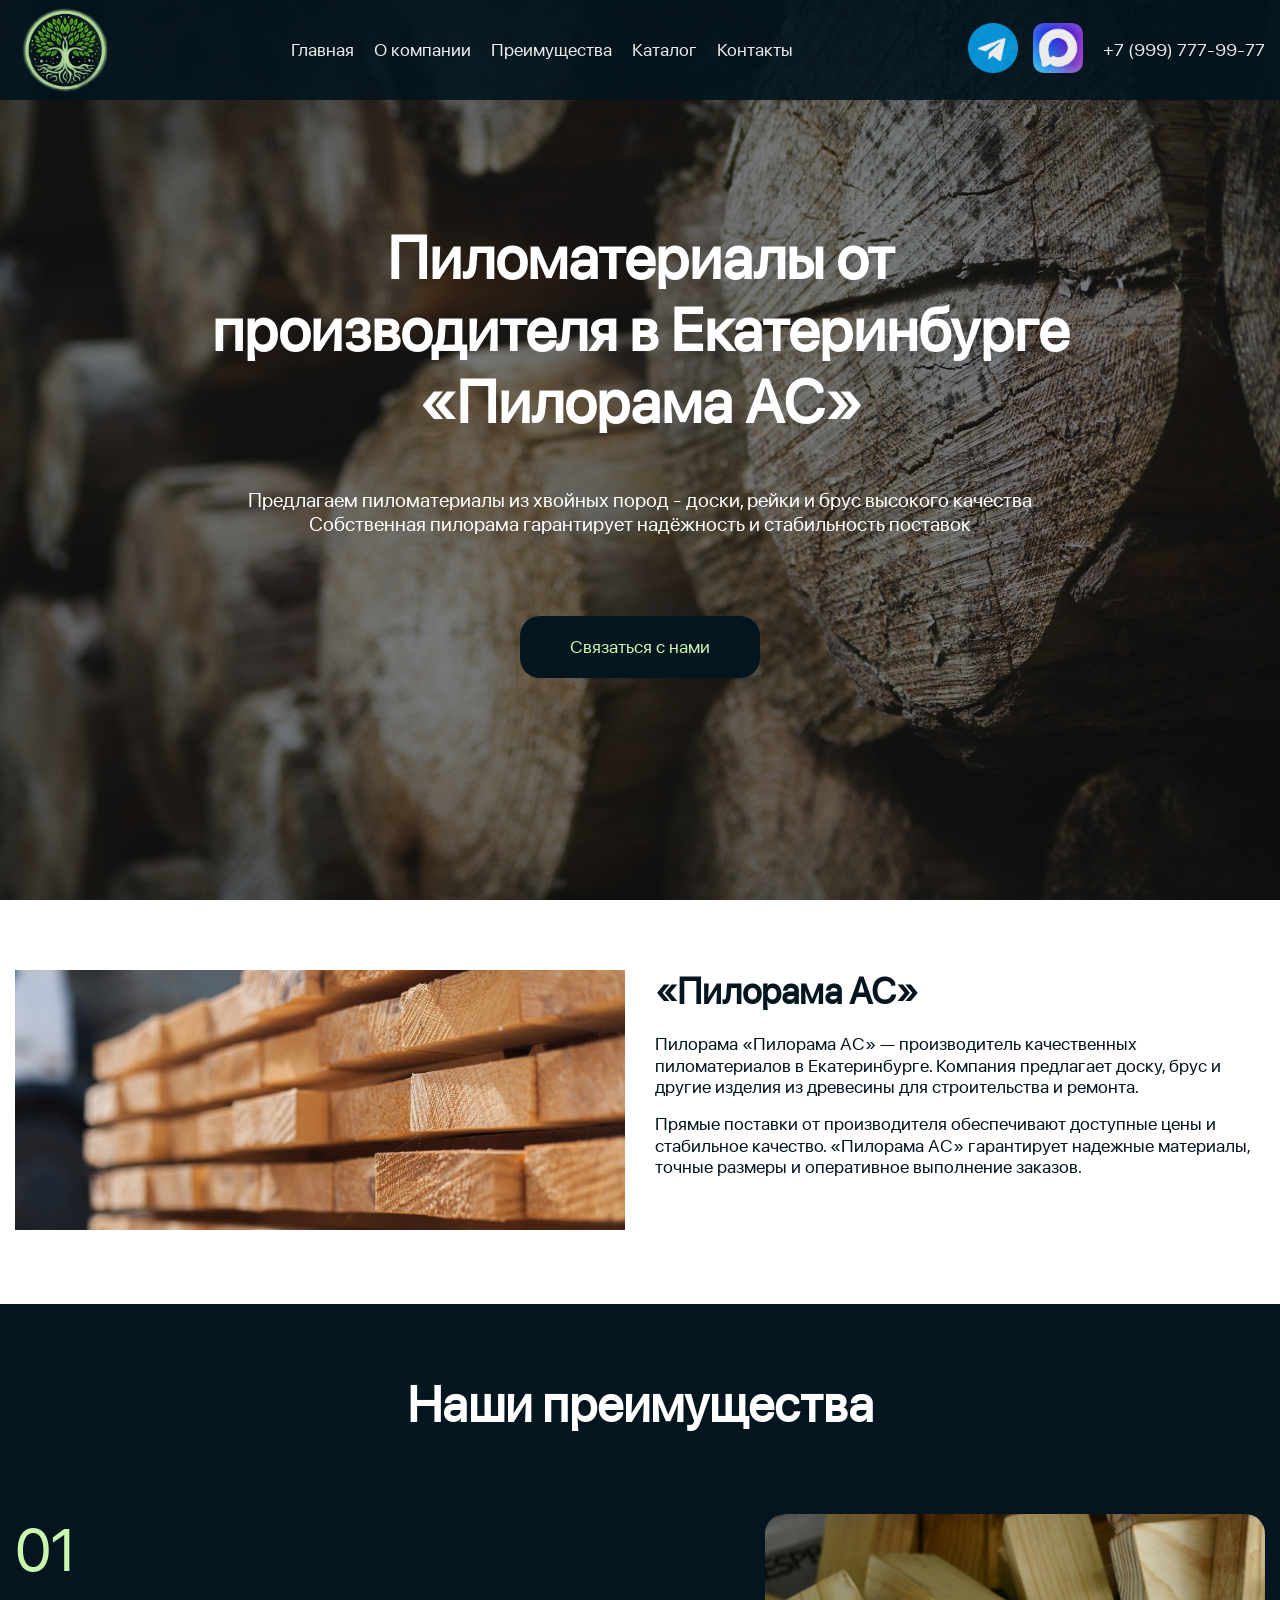
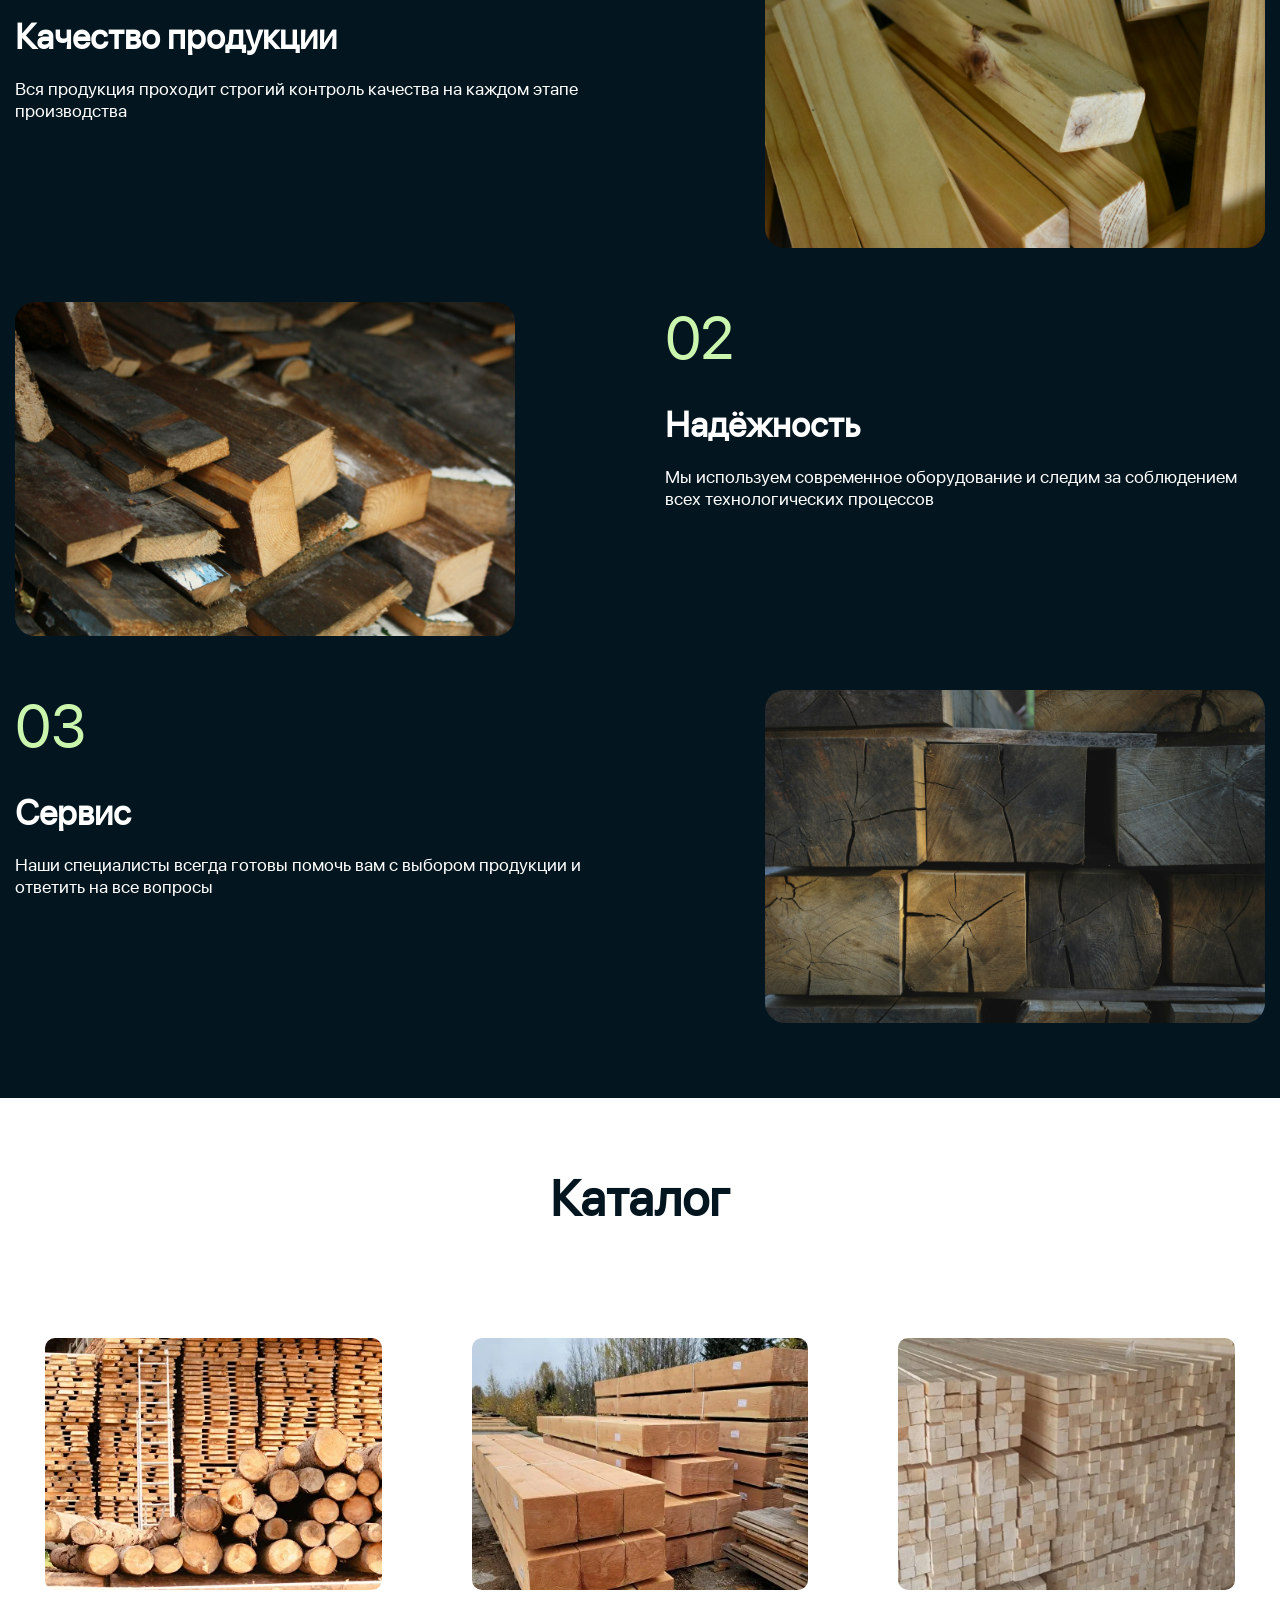
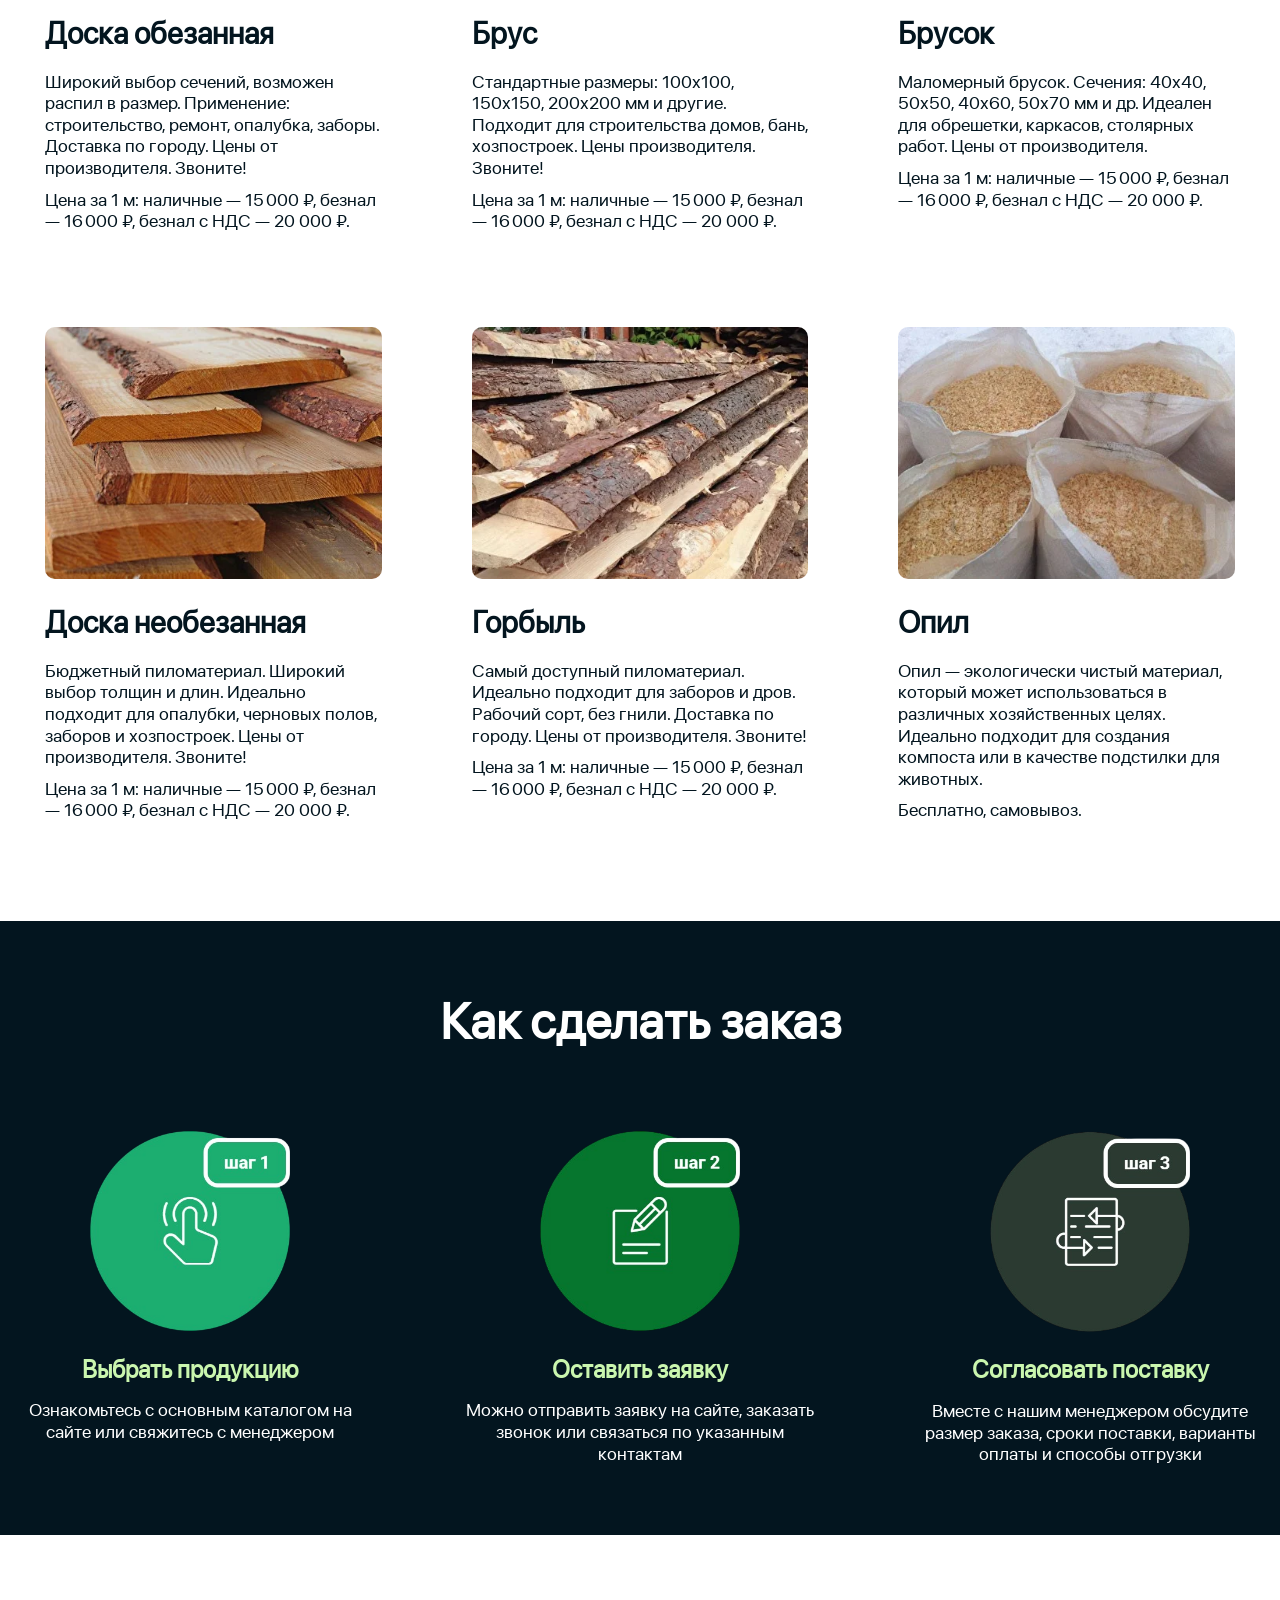
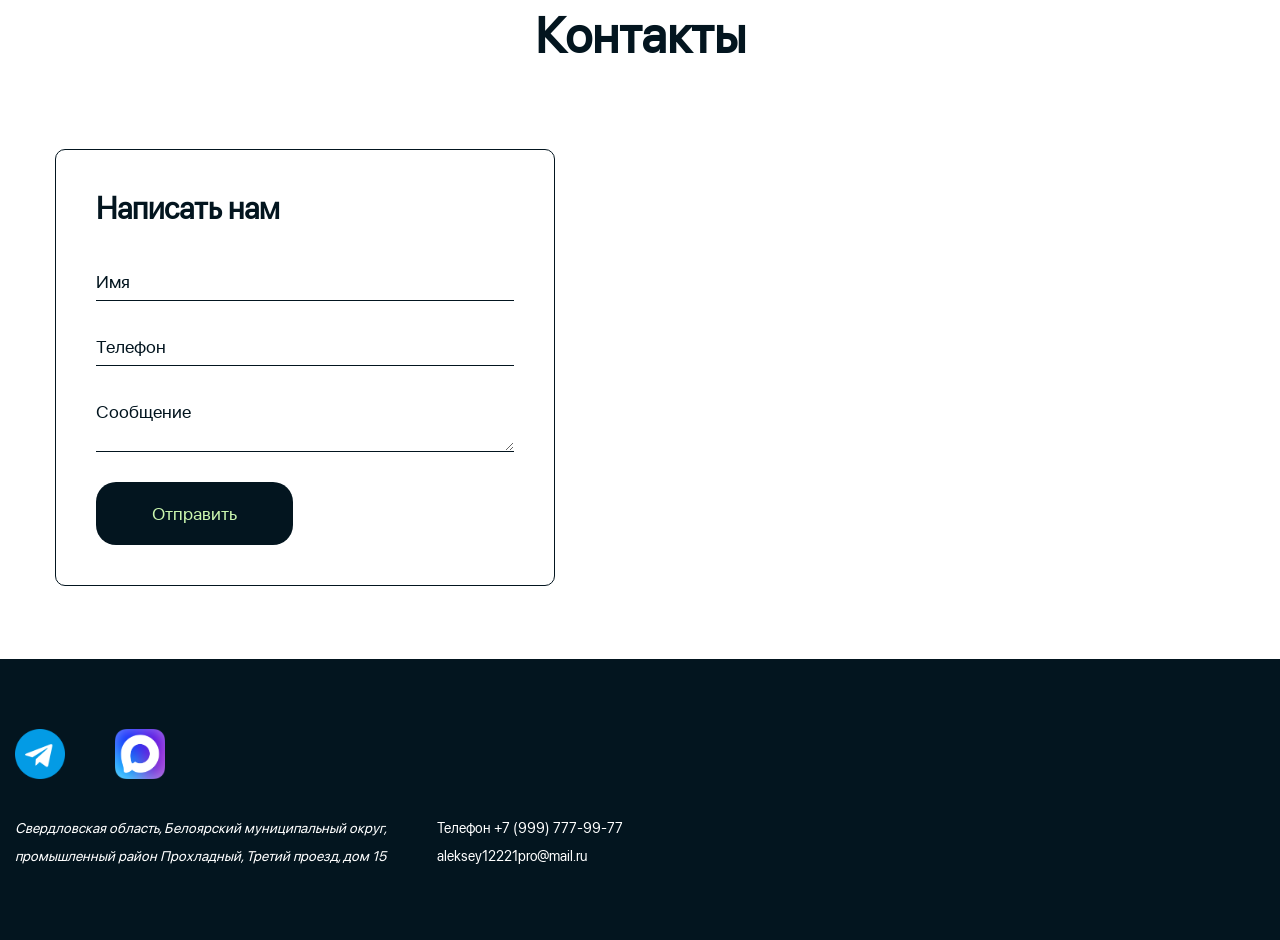
==== index.html @ 5b21b85e "1 1" ====
<!DOCTYPE html>
<html lang="en">

<head>
  <meta charset="UTF-8">
  <meta name="viewport" content="width=device-width, initial-scale=1.0">
  <meta http-equiv="X-UA-Compatible" content="ie=edge">
  <title>pila</title>
  <link rel="stylesheet" href="css/reset.css">
  <link rel="stylesheet" href="css/style.css">
  <link rel="icon" type="image/x-icon" href="./images/favicons/favicon.png">
  <link rel="apple-touch-icon" sizes="180x180" href="./images/favicons/favicon.png">
</head>

<body>

  <header class="header">
    <div class="container">
      <div class="header__wrapper">
        <a class="header__logo" href="#!">
          <img src="./images/logo.png" alt="logo">
        </a>
        <nav class="menu">
          <ul class="menu__list">
            <li class="menu__list-item">
              <a href="#!">Главная</a>
            </li>
            <li class="menu__list-item">
              <a href="#!">О компании</a>
            </li>
            <li class="menu__list-item">
              <a href="#!">Преимущества</a>
            </li>
            <li class="menu__list-item">
              <a href="#!">Каталог</a>
            </li>
            <li class="menu__list-item">
              <a href="#!">Контакты</a>
            </li>
          </ul>
        </nav>
        <div class="header__contacts">
          <div class="header__soc">
            <a class="header__soc-tel" href="#!">
              <img src="./images/telegram.png" alt="telegram">
            </a>
            <a class="header__soc-max" href="#!">
              <img src="./images/max.webp" alt="max">
            </a>
          </div>
          <a href="tel:79997779977" class="phone">+7 (999) 777-99-77</a>
        </div>
      </div>
    </div>
  </header>

  <main class="main">
    <section class="hero">
      <div class="hero__wrapper">
        <h1 class="hero__title">Пиломатериалы от производителя в Екатеринбурге «Пилорама АС»</h1>
        <p class="hero_subtitle">Предлагаем пиломатериалы из хвойных пород - доски, рейки и брус высокого
          качества<br>Собственная пилорама гарантирует надёжность и стабильность поставок</p>
        <a class="btn" href="#!">Связаться с нами</a>
      </div>
    </section>
    <section class="about section">
      <div class="container">
        <div class="about__wrapper">
          <div class="about__img">
            <img src="./images/about/about-1.jpg" alt="about">
          </div>
          <div class="about__info">
            <h2 class="about__title">«Пилорама АС»</h2>
            <p>
              Пилорама «Пилорама АС» — производитель качественных пиломатериалов в Екатеринбурге. Компания предлагает
              доску, брус и другие изделия из древесины для строительства и ремонта.
            </p>
            <p>
              Прямые поставки от производителя обеспечивают доступные цены и стабильное качество. «Пилорама АС»
              гарантирует надежные материалы, точные размеры и оперативное выполнение заказов.
            </p>
          </div>
        </div>
      </div>
    </section>
    <section class="advantages section">
      <div class="container">
        <div class="advantages__wrapper">
          <h2 class="advantages__title title-2">Наши преимущества</h2>
          <div class="advantages__list">

            <div class="advantages__item">
              <div class="advantages__item-info">
                <span>01</span>
                <h4 class="advantages__item-title">Качество продукции</h4>
                <p class="advantages__item-text">Вся продукция проходит строгий контроль качества на каждом этапе
                  производства</p>
              </div>
              <div class="advantages__item-img">
                <img src="./images/advantages/advantages-1.jpg" alt="advantages">
              </div>
            </div>

            <div class="advantages__item">
              <div class="advantages__item-img">
                <img src="./images/advantages/advantages-2.jpg" alt="advantages">
              </div>
              <div class="advantages__item-info">
                <span>02</span>
                <h4 class="advantages__item-title">Надёжность</h4>
                <p class="advantages__item-text">Мы используем современное оборудование и следим за соблюдением всех
                  технологических процессов</p>
              </div>
            </div>

            <div class="advantages__item">
              <div class="advantages__item-info">
                <span>03</span>
                <h4 class="advantages__item-title">Сервис</h4>
                <p class="advantages__item-text">Наши специалисты всегда готовы помочь вам с выбором продукции и
                  ответить на все вопросы</p>
              </div>
              <div class="advantages__item-img">
                <img src="./images/advantages/advantages-3.jpg" alt="advantages">
              </div>
            </div>

          </div>
        </div>
      </div>
    </section>
    <section class="catalog section">
      <div class="container">
        <div class="catalog__wrapper">
          <h2 class="catalog__title title-2">Каталог</h2>
          <div class="catalog__box">

            <div class="catalog__item">
              <div class="catalog__item-img">
                <img src="./images/catalog/catalog-1.webp" alt="plank">
              </div>
              <h4 class="catalog__item-title">Доска обезанная</h4>
              <p>
                Широкий выбор сечений, возможен распил в размер. Применение: строительство, ремонт, опалубка, заборы.
                Доставка по городу. Цены от производителя. Звоните!
              </p>
              <p>
                Цена за 1 м: наличные — 15 000 ₽, безнал — 16 000 ₽, безнал с НДС — 20 000 ₽.
              </p>
            </div>

            <div class="catalog__item">
              <div class="catalog__item-img">
                <img src="./images/catalog/catalog-2.webp" alt="plank">
              </div>
              <h4 class="catalog__item-title">Брус</h4>
              <p>
                Стандартные размеры: 100х100, 150х150, 200х200 мм и другие. Подходит для строительства домов, бань,
                хозпостроек. Цены производителя. Звоните!
              </p>
              <p>
                Цена за 1 м: наличные — 15 000 ₽, безнал — 16 000 ₽, безнал с НДС — 20 000 ₽.
              </p>
            </div>

            <div class="catalog__item">
              <div class="catalog__item-img">
                <img src="./images/catalog/catalog-3.webp" alt="plank">
              </div>
              <h4 class="catalog__item-title">Брусок</h4>
              <p>
                Маломерный брусок. Сечения: 40х40, 50х50, 40х60, 50х70 мм и др. Идеален для обрешетки, каркасов,
                столярных работ. Цены от производителя.
              </p>
              <p>
                Цена за 1 м: наличные — 15 000 ₽, безнал — 16 000 ₽, безнал с НДС — 20 000 ₽.
              </p>
            </div>

            <div class="catalog__item">
              <div class="catalog__item-img">
                <img src="./images/catalog/catalog-4.webp" alt="plank">
              </div>
              <h4 class="catalog__item-title">Доска необезанная</h4>
              <p>
                Бюджетный пиломатериал. Широкий выбор толщин и длин. Идеально подходит для опалубки, черновых полов,
                заборов и хозпостроек. Цены от производителя. Звоните!
              </p>
              <p>
                Цена за 1 м: наличные — 15 000 ₽, безнал — 16 000 ₽, безнал с НДС — 20 000 ₽.
              </p>
            </div>

            <div class="catalog__item">
              <div class="catalog__item-img">
                <img src="./images/catalog/catalog-5.webp" alt="plank">
              </div>
              <h4 class="catalog__item-title">Горбыль</h4>
              <p>
                Самый доступный пиломатериал. Идеально подходит для заборов и дров. Рабочий сорт, без гнили. Доставка по
                городу. Цены от производителя. Звоните!
              </p>
              <p>
                Цена за 1 м: наличные — 15 000 ₽, безнал — 16 000 ₽, безнал с НДС — 20 000 ₽.
              </p>
            </div>

            <div class="catalog__item">
              <div class="catalog__item-img">
                <img src="./images/catalog/catalog-6.webp" alt="plank">
              </div>
              <h4 class="catalog__item-title">Опил</h4>
              <p>
                Опил — экологически чистый материал, который может использоваться в различных хозяйственных целях.
                Идеально подходит для создания компоста или в качестве подстилки для животных.
              </p>
              <p>
                Бесплатно, самовывоз.
              </p>
            </div>


          </div>
        </div>
      </div>
    </section>
    <section class="order section">
      <div class="container">
        <div class="order__wrapper">
          <h2 class="order__title title-2">Как сделать заказ</h2>
          <div class="order__info">

            <div class="order__item">
              <img src="./images/order/order-1.png" alt="order">
              <h5 class="order__item-title">Выбрать продукцию</h5>
              <p>
                Ознакомьтесь с основным каталогом на сайте или свяжитесь с менеджером
              </p>
            </div>

            <div class="order__item">
              <img src="./images/order/order-2.png" alt="order">
              <h5 class="order__item-title">Оставить заявку</h5>
              <p>
                Можно отправить заявку на сайте, заказать звонок или связаться по указанным контактам
              </p>
            </div>

            <div class="order__item">
              <img src="./images/order/order-3.png" alt="order">
              <h5 class="order__item-title">Согласовать поставку</h5>
              <p>
                Вместе с нашим менеджером обсудите размер заказа, сроки поставки, варианты оплаты и способы отгрузки
              </p>
            </div>

          </div>
        </div>
      </div>
    </section>
    <section class="contacts section">
      <div class="container">
        <h2 class="contacts__title title-2">Контакты</h2>
        <div class="contacts__wrapper">
          <div class="contacts__info">
            <h3 class="contacts__info-title">Написать нам</h3>
            <form class="form" action="">
              <div class="form__group">
                <input class="input" type="text" placeholder="Имя" autocomplete="off" id="name">
              </div>
              <div class="form__group">
                <input class="input" type="number" placeholder="Телефон" autocomplete="off" id="phone">
              </div>
              <div class="form__group">
                <textarea class="textarea" name="message" id="message" placeholder="Сообщение"></textarea>
              </div>
              <div class="form__group-btn btn">
                <button class="button">Отправить</button>
              </div>
            </form>
          </div>
          <div class="contacts__map">
            <iframe
              src="https://yandex.ru/map-widget/v1/?um=constructor%3A42e61e667c62c8decd28ccb029b9b9766cb088a252a69cde8e53f7e2da69a603&amp;source=constructor"
              width="1000" height="720" frameborder="0"></iframe>
          </div>
        </div>
      </div>
    </section>
  </main>

  <footer class="footer section">
    <div class="container">
      <ul class="footer__socials">
        <li>
          <a href="#!">
            <img src="./images/telegram.png" alt="telegram">
          </a>
        </li>
        <li><a href="#!"><img src="./images/max.webp" alt="max"></a></li>
      </ul>
      <div class="footer__contacts">
        <address class="footer__contacts-col">
          Свердловская область, Белоярский муниципальный округ,<br>промышленный район Прохладный, Третий проезд, дом 15
        </address>
        <p class="footer__contacts-col">
          <a href="tel:+79997779977">Телефон +7 (999) 777-99-77</a><br>
          <a href="mailto:aleksey12221pro@mail.ru">aleksey12221pro@mail.ru</a>
        </p>
      </div>
    </div>
  </footer>

  <script src="js/main.js"></script>
</body>

</html>
---- css/style.css ----
@font-face {
    font-family: "SF Pro Display";
    src: url('./../fonts/sf-pro-display_regular.woff2');
}

html {
    box-sizing: border-box;
}

*,
*::after,
*::before {
    box-sizing: inherit;
    border: none;
}

:root {
    --main: #caf6ae;
    --accent: #03151f;
    --secondary: #154e27;
    --item: #f6f6f6;
}

body {
    font-family: "SF Pro Display", sans-serif;
    font-size: 18px;
    color: #fff;
    font-weight: 400;
    line-height: 1.2;
}

a {
    color: inherit;
    text-decoration: none;
    display: inline-block;
}

button {
    cursor: pointer;
}

input, textarea, button, select {
    font-family: inherit;
    font-size: inherit;
    color: inherit;
    background-color: transparent;
}

li {
    list-style-type: none;
}

.container {
    margin: 0 auto;
    padding: 0 15px;
    max-width: 1400px;
    width: 100%;
}

.section {
    padding: 70px 0;
}

.title-2 {
    margin-bottom: 80px;
    font-size: 50px;
    text-align: center;
}

.btn {
    margin-left: auto;
    margin-right: auto;
    padding: 20px 50px;
    border-radius: 20px;
    background-color: var(--accent);
    color: var(--main);

    transition: all .2s ease-in;
}

.btn:hover {
    background-color: var(--main);
    color: var(--accent);
}

.header {
    position: fixed;
    background-color: var(--accent);
    max-height: 100px;
    width: 100%;
    opacity: .9;
}

.header__wrapper {
    display: flex;
    justify-content: space-between;
    align-items: center;
    gap: 30px;
}

.header__logo {
    max-width: 100px;
    max-height: 100px;
}

.header__logo img{
    width: 100%;
}

.menu__list {
    display: flex;
    justify-content: space-between;
    align-items: center;
    gap: 20px;
}

.menu__list-item:hover {
    color: var(--main);
    transition: color .3s ease-in;
}

.header__contacts {
    display: flex;
    justify-content: space-between;
    align-items: center;
    gap: 20px;
}

.header__soc {
    display: flex;
    justify-content: space-between;
    align-items: center;
    gap: 15px;
}

.header__soc a {
    max-width: 50px;
}

.header__soc a img {
    width: 100%;
}

/* hero */

.hero {
    height: 100vh;
    background: linear-gradient(rgba(0, 0, 0, 0.5), rgba(0, 0, 0, 0.5)), url(./../images/bg.jpg);
    background-repeat: no-repeat;
    background-size: cover;
    background-position: left top;

    display: flex;
    justify-content: center;
    align-items: center;
}

.hero__wrapper {
    display: flex;
    flex-direction: column;
    text-align: center;
    gap: 50px;
    max-width: 900px;
}

.hero__title {
    font-weight: 700;
    font-size: 60px;
}

.hero_subtitle {
    margin-bottom: 30px;
    font-size: 20px;
}

.hero_btn:active {
    background-color: var(--main);
    color: var(--accent);
}

/* about */

.about__wrapper {
    display: grid;
    grid-template-columns: repeat(2, 1fr);
    gap: 30px;
}

.about__img img {
    width: 100%;
}

.about__info {
    color: var(--accent);
}

.about__info p + p {
    margin-top: 15px;
}

.about__title {
    margin-bottom: 20px;
    font-size: 36px;
    color: var(--accent);
}

/* advantages */

.advantages {
    background-color: var(--accent);
}

.advantages__list {
    display: flex;
    flex-direction: column;
    gap: 50px;
}

.advantages__item {
    display: flex;
    justify-content: space-between;
    gap: 70px;
}

.advantages__item-info {
    display: flex;
    flex-direction: column;
    max-width: 600px;
}

.advantages__item span {
    display: block;
    margin-bottom: 30px;
    font-size: 60px;
    color: var(--main);
}

.advantages__item-title {
    margin-bottom: 20px;
    font-size: 35px;
}

.advantages__item-img {
    max-width: 500px;
}
.advantages__item-img img {
    width: 100%;
    border-radius: 20px;
}

/* catalog */

.catalog__title {
    color: var(--accent);
}

.catalog__box {
    display: grid;
    grid-template-columns: repeat(3, 1fr);
    gap: 35px 30px;
}

.catalog__item {
    padding: 30px;
    color: var(--accent);
}

.catalog__item p + p {
    margin-top: 10px;
}

.catalog__item-img {
    margin-bottom: 20px;
}

.catalog__item-img img {
    border-radius: 10px;
    max-width: 100%;
}

.catalog__item-title {
    color: var(--accent);
    margin-bottom: 20px;
    font-size: 30px;
}

/* order */

.order {
    background-color: var(--accent);
}

.order__info {
    display: flex;
    justify-content: space-between;
    gap: 20px;
}

.order__item {
    flex-basis: 350px;
    text-align: center;
}

.order__item img {
    max-width: 200px;
    margin-bottom: 20px;
}

.order__item-title {
    margin-bottom: 15px;
    color: var(--main);
    font-size: 24px;
}

/* contacts */

.contacts {
    display: flex;
    justify-content: center;
    align-items: center;
    background-repeat: no-repeat;
    background-size: cover;
    background-position: center;
}

.contacts__title {
    color: var(--accent);
}

.contacts__wrapper {
    display: flex;
    justify-content: space-evenly;
    align-items: center;
    gap: 30px;
}

.contacts__info {   
    width: 500px;
    border: solid 1px var(--accent);
    border-radius: 10px;
    padding: 40px;
}

.contacts__info-title {
    margin-bottom: 40px;
    font-size: 30px;
    color: var(--accent);
}

.form {
    display: grid;
    gap: 30px;
}

.label {
    display: block;
    font-weight: 700;
    font-size: 20px;
    color: var(--accent);
}

.input {
    color: var(--accent);
    width: 100%;
    display: block;
    padding: 5px 0 8px;
    border-bottom: 1px solid var(--accent);
}

.input::placeholder {
    color: var(--accent);
    font-weight: 200;
}

.form__group input:focus::placeholder {
    color: var(--secondary);
}

.form__group input:focus {
    outline: none;
}

.textarea {
    resize: vertical;
    width: 100%;
    display: block;
    padding: 5px 0 8px;
    border-bottom: 1px solid var(--accent);
    color: var(--accent);
}

.textarea::placeholder {
    color: var(--accent);
}

.textarea:focus {
    outline: none;
}

.form__group textarea:focus::placeholder {
    color: var(--secondary);
}

.form__group-btn {    
    margin-left: 0px;
    cursor: pointer;
}

.contacts__map iframe{
    max-height: 440px;
    max-width: 600px;
    border-radius: 10px;
}

/* footer */

.footer {
    background-color: var(--accent);
}

.footer__socials {
    margin-bottom: 30px;
    display: flex;
    gap: 20px 50px;
    align-items: center;
}

.footer__socials li a {
    max-width: 50px;
}

.footer__socials li a img {
    width: 100%;
}

.footer__contacts {
    display: flex;
    gap: 20px 50px;

    font-size: 14px;
    line-height: 2;
}

.footer__contacts-col a {
    transition: all .2s ease-in;
}
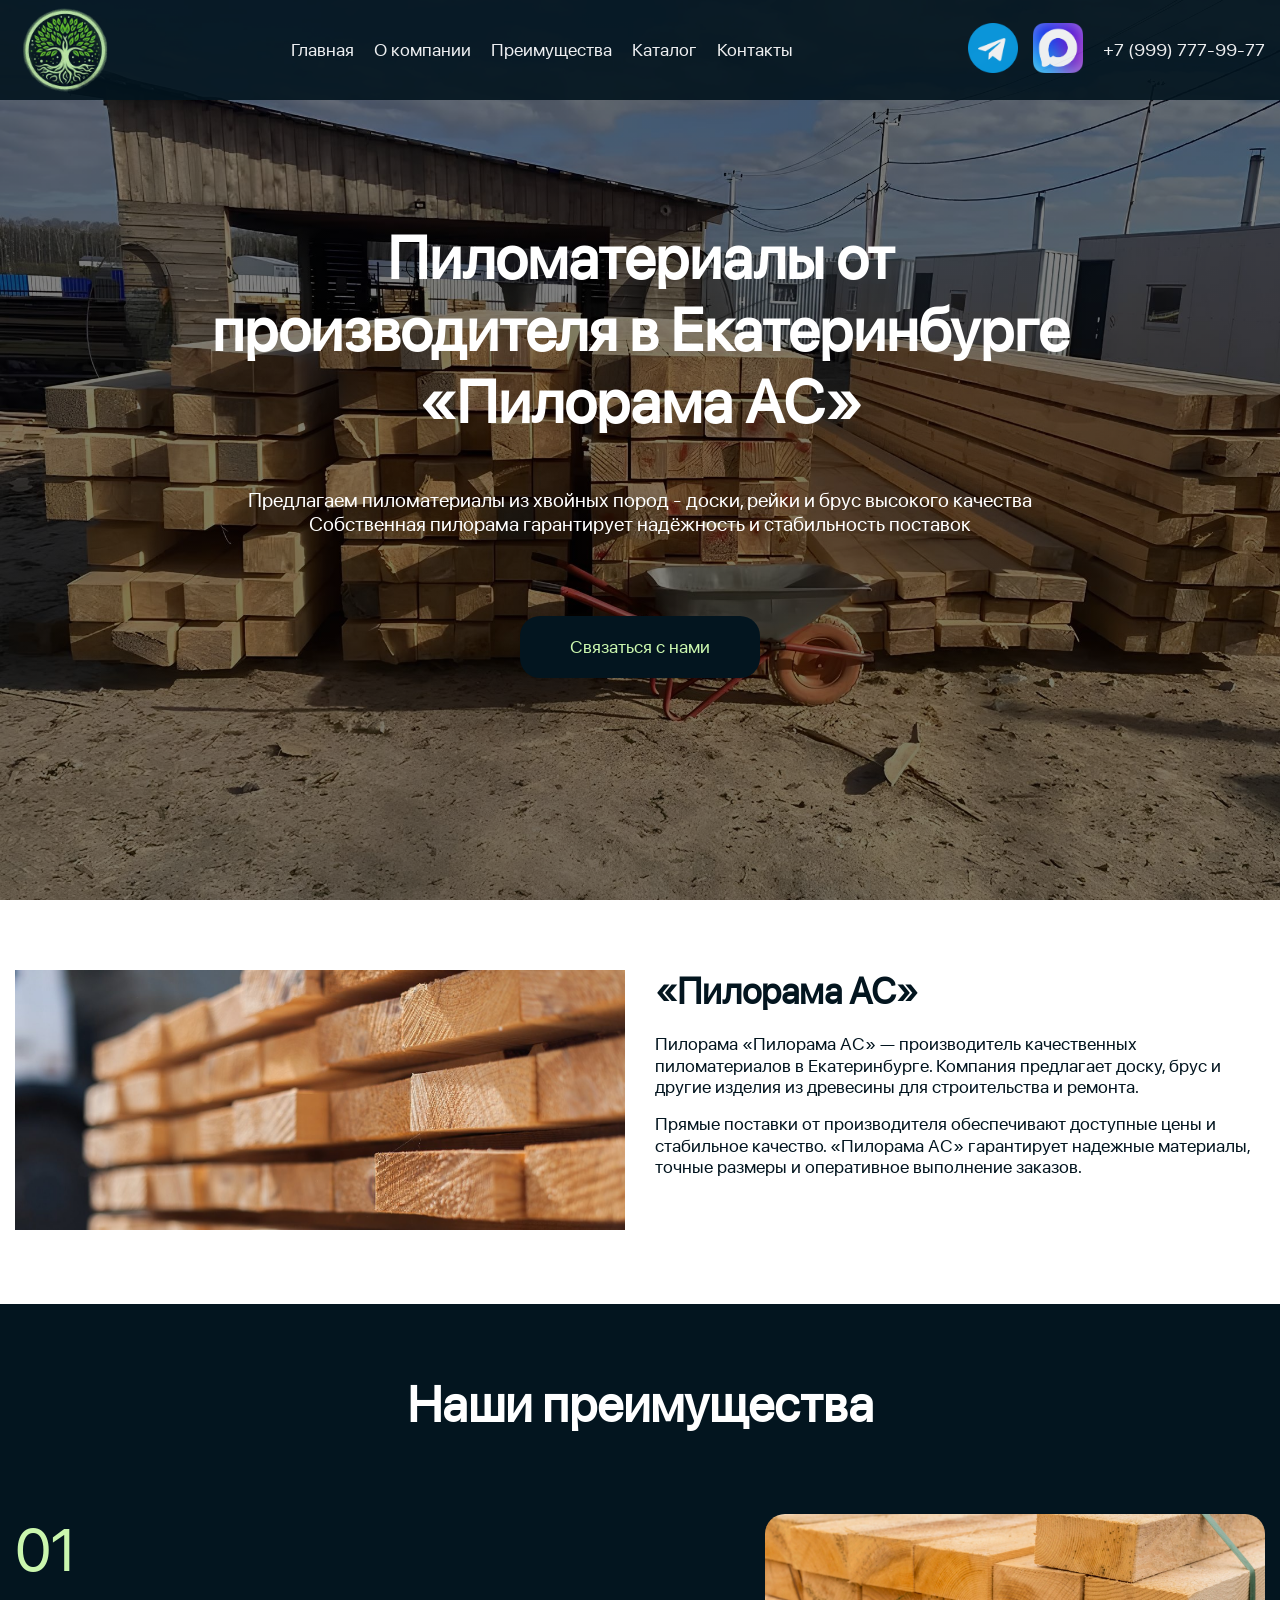
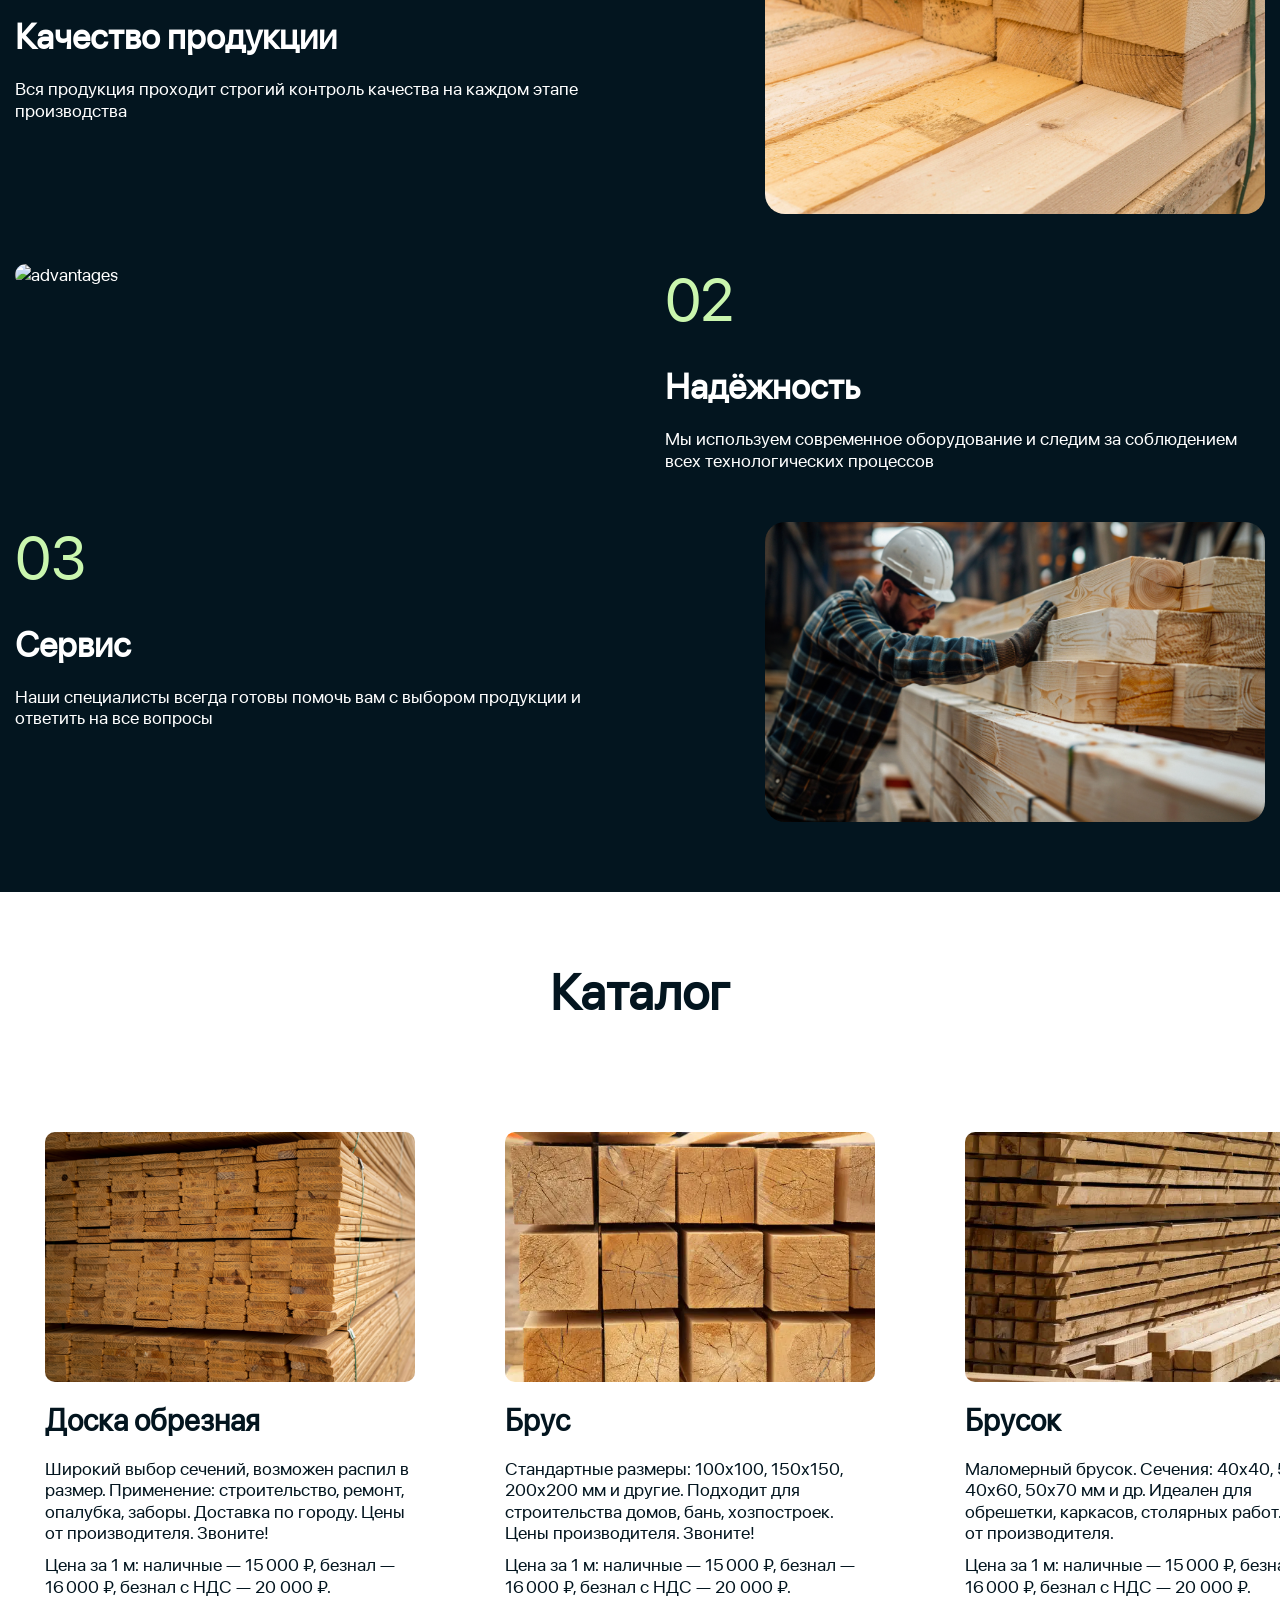
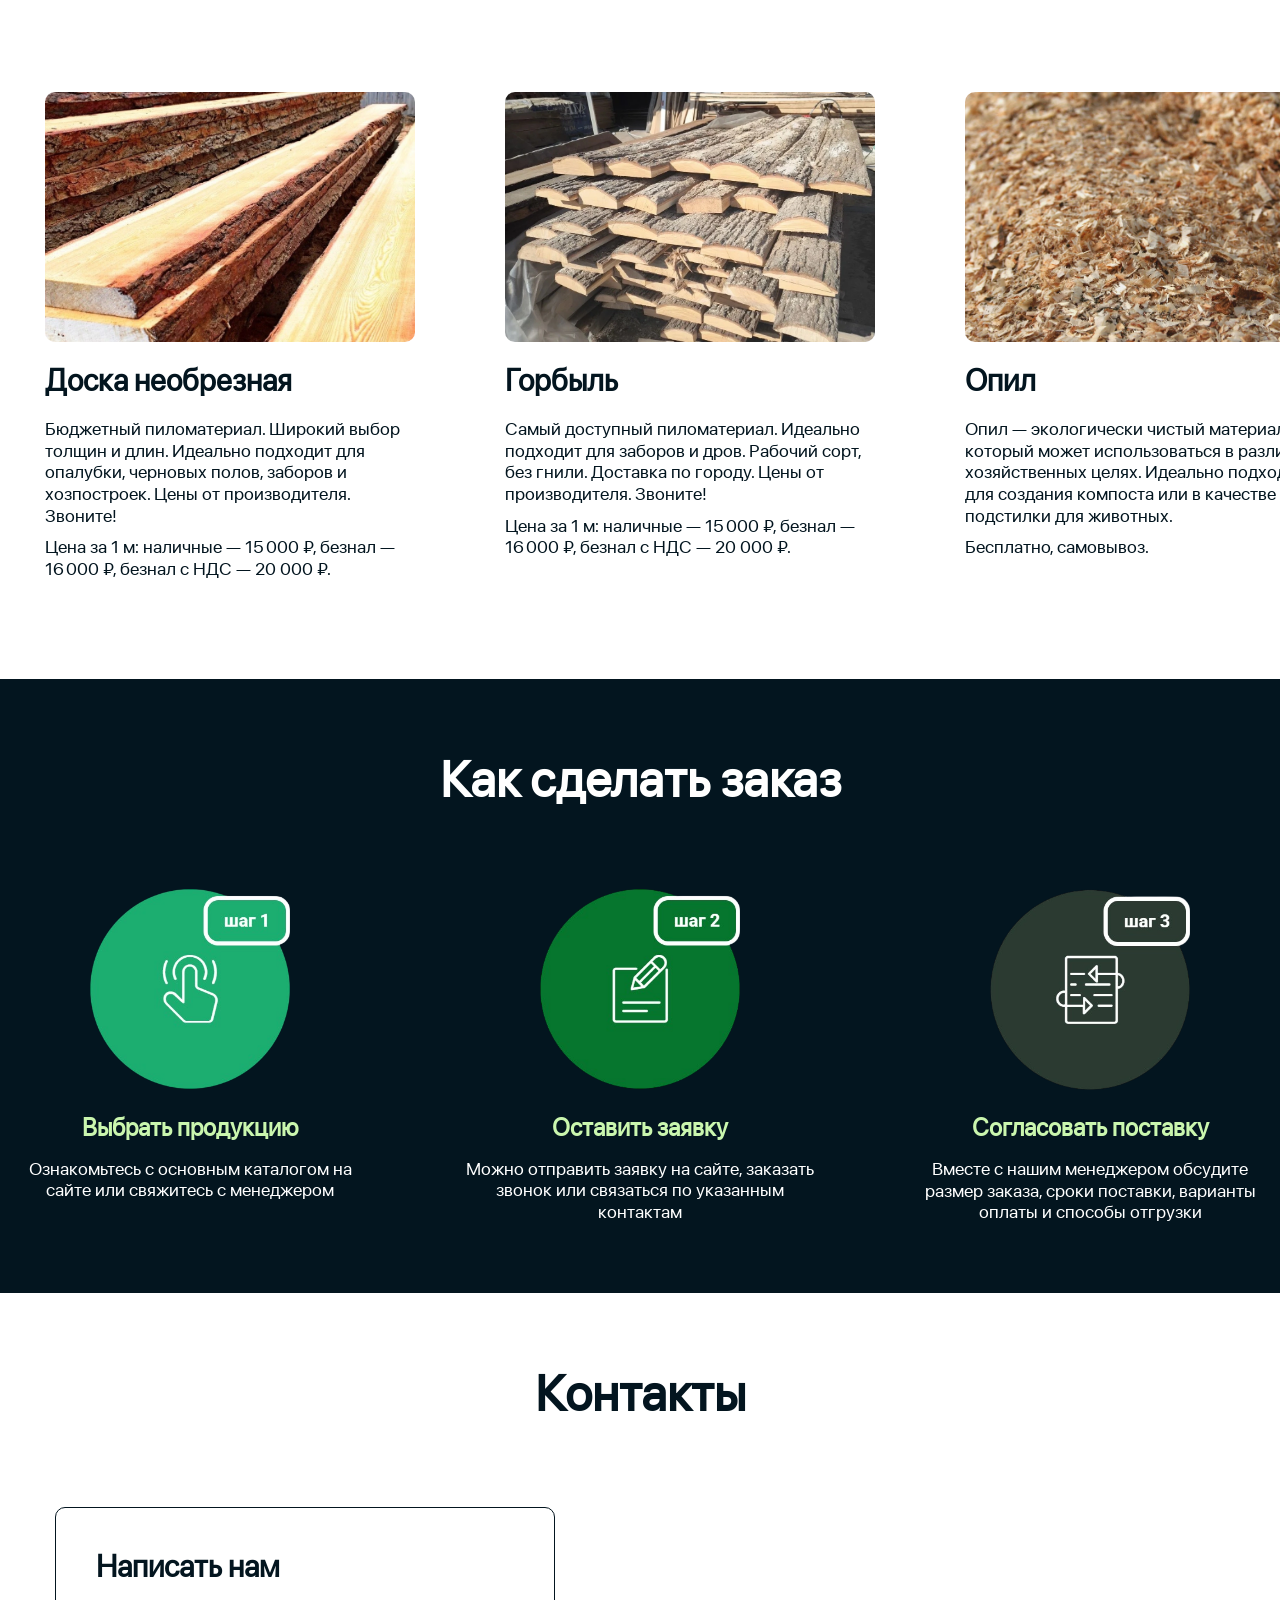
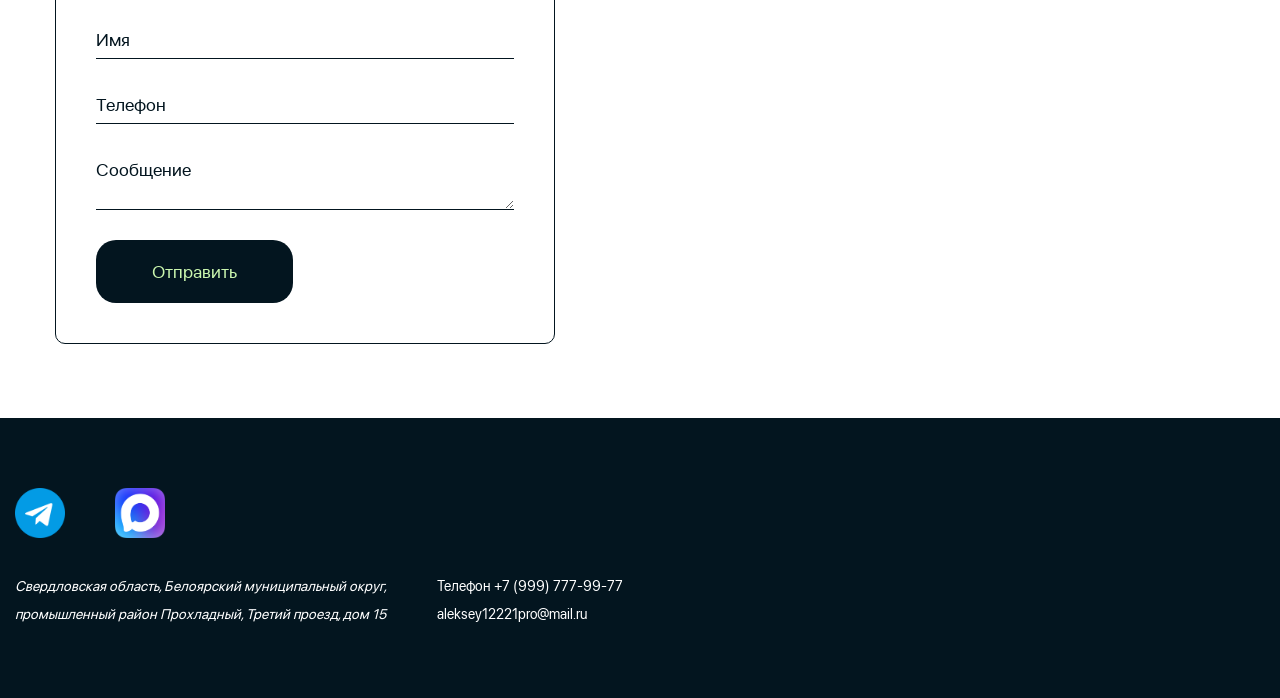
==== commit 98bac26e: "com2 com2" ====
--- a/index.html
+++ b/index.html
@@ -97,13 +97,13 @@
                   производства</p>
               </div>
               <div class="advantages__item-img">
-                <img src="./images/advantages/advantages-1.jpg" alt="advantages">
+                <img src="./images/advantages/advantages-1.webp" alt="advantages">
               </div>
             </div>
 
             <div class="advantages__item">
               <div class="advantages__item-img">
-                <img src="./images/advantages/advantages-2.jpg" alt="advantages">
+                <img src="./images/advantages/advantages-2.webp" alt="advantages">
               </div>
               <div class="advantages__item-info">
                 <span>02</span>
@@ -121,7 +121,7 @@
                   ответить на все вопросы</p>
               </div>
               <div class="advantages__item-img">
-                <img src="./images/advantages/advantages-3.jpg" alt="advantages">
+                <img src="./images/advantages/advantages-3.webp" alt="advantages">
               </div>
             </div>
 
@@ -139,7 +139,7 @@
               <div class="catalog__item-img">
                 <img src="./images/catalog/catalog-1.webp" alt="plank">
               </div>
-              <h4 class="catalog__item-title">Доска обезанная</h4>
+              <h4 class="catalog__item-title">Доска обрезная</h4>
               <p>
                 Широкий выбор сечений, возможен распил в размер. Применение: строительство, ремонт, опалубка, заборы.
                 Доставка по городу. Цены от производителя. Звоните!
@@ -181,7 +181,7 @@
               <div class="catalog__item-img">
                 <img src="./images/catalog/catalog-4.webp" alt="plank">
               </div>
-              <h4 class="catalog__item-title">Доска необезанная</h4>
+              <h4 class="catalog__item-title">Доска необрезная</h4>
               <p>
                 Бюджетный пиломатериал. Широкий выбор толщин и длин. Идеально подходит для опалубки, черновых полов,
                 заборов и хозпостроек. Цены от производителя. Звоните!
--- a/css/style.css
+++ b/css/style.css
@@ -145,7 +145,7 @@
 
 .hero {
     height: 100vh;
-    background: linear-gradient(rgba(0, 0, 0, 0.5), rgba(0, 0, 0, 0.5)), url(./../images/bg.jpg);
+    background: linear-gradient(rgba(0, 0, 0, 0.5), rgba(0, 0, 0, 0.5)), url(./../images/bg.jpeg);
     background-repeat: no-repeat;
     background-size: cover;
     background-position: left top;
@@ -242,10 +242,13 @@
 
 .advantages__item-img {
     max-width: 500px;
+    max-height: 300px;
 }
 .advantages__item-img img {
     width: 100%;
+    height: 100%;
     border-radius: 20px;
+    object-fit: cover;
 }
 
 /* catalog */
@@ -271,11 +274,15 @@
 
 .catalog__item-img {
     margin-bottom: 20px;
+    width: 370px;
+    height: 250px;
 }
 
 .catalog__item-img img {
     border-radius: 10px;
-    max-width: 100%;
+    width: 100%;
+    height: 100%;
+    object-fit: cover;
 }
 
 .catalog__item-title {
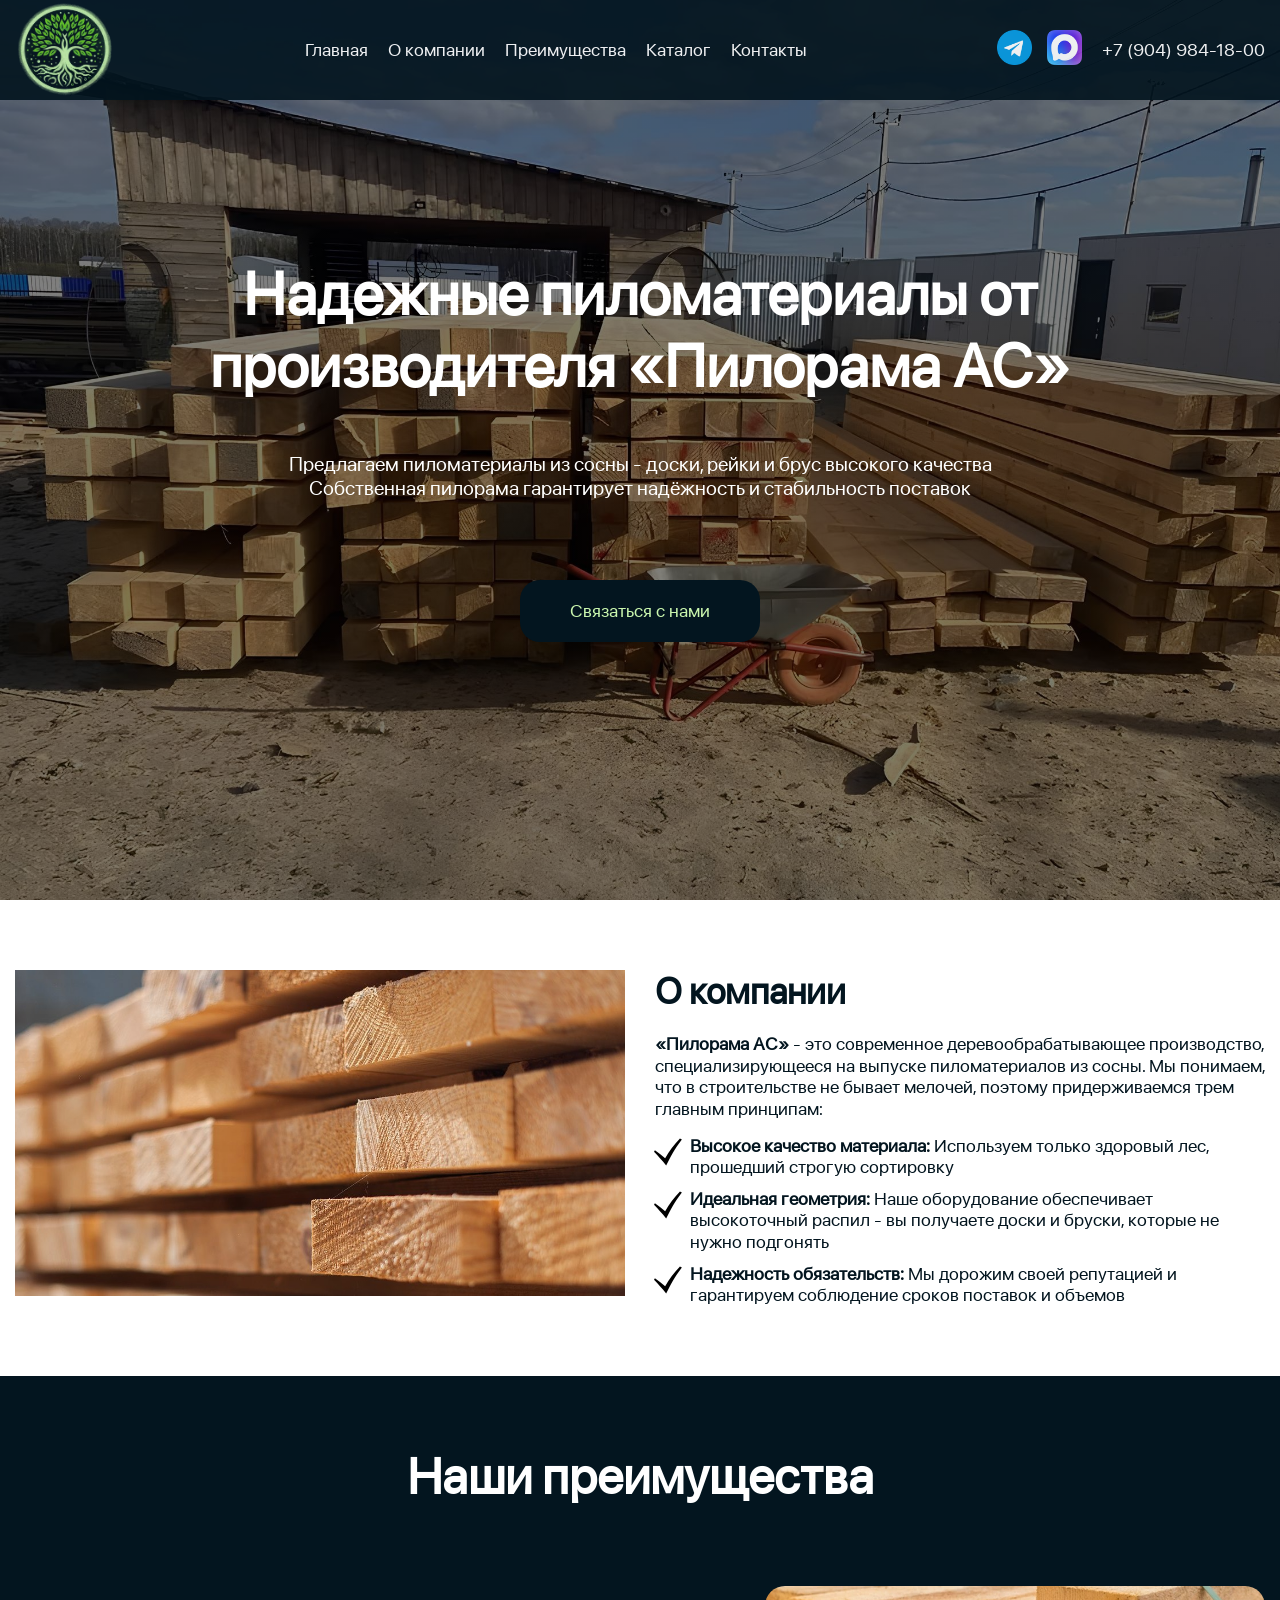
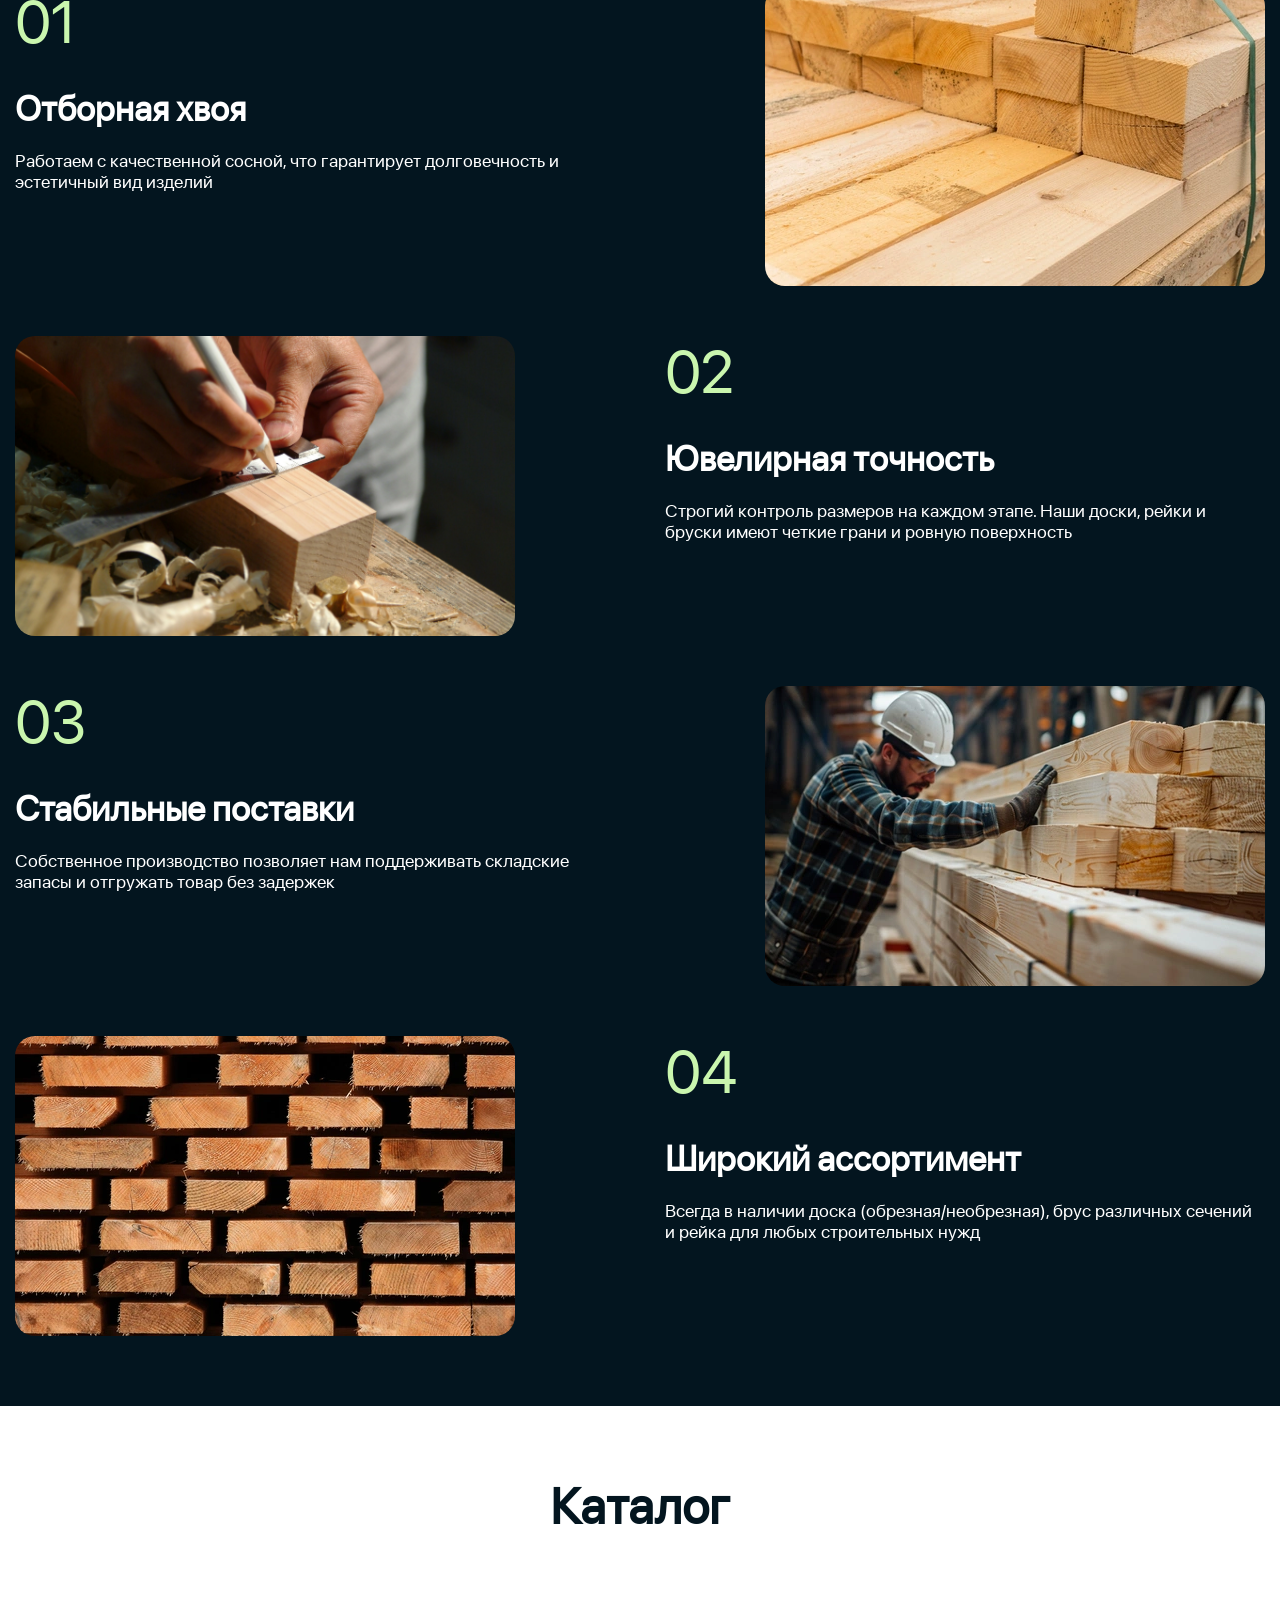
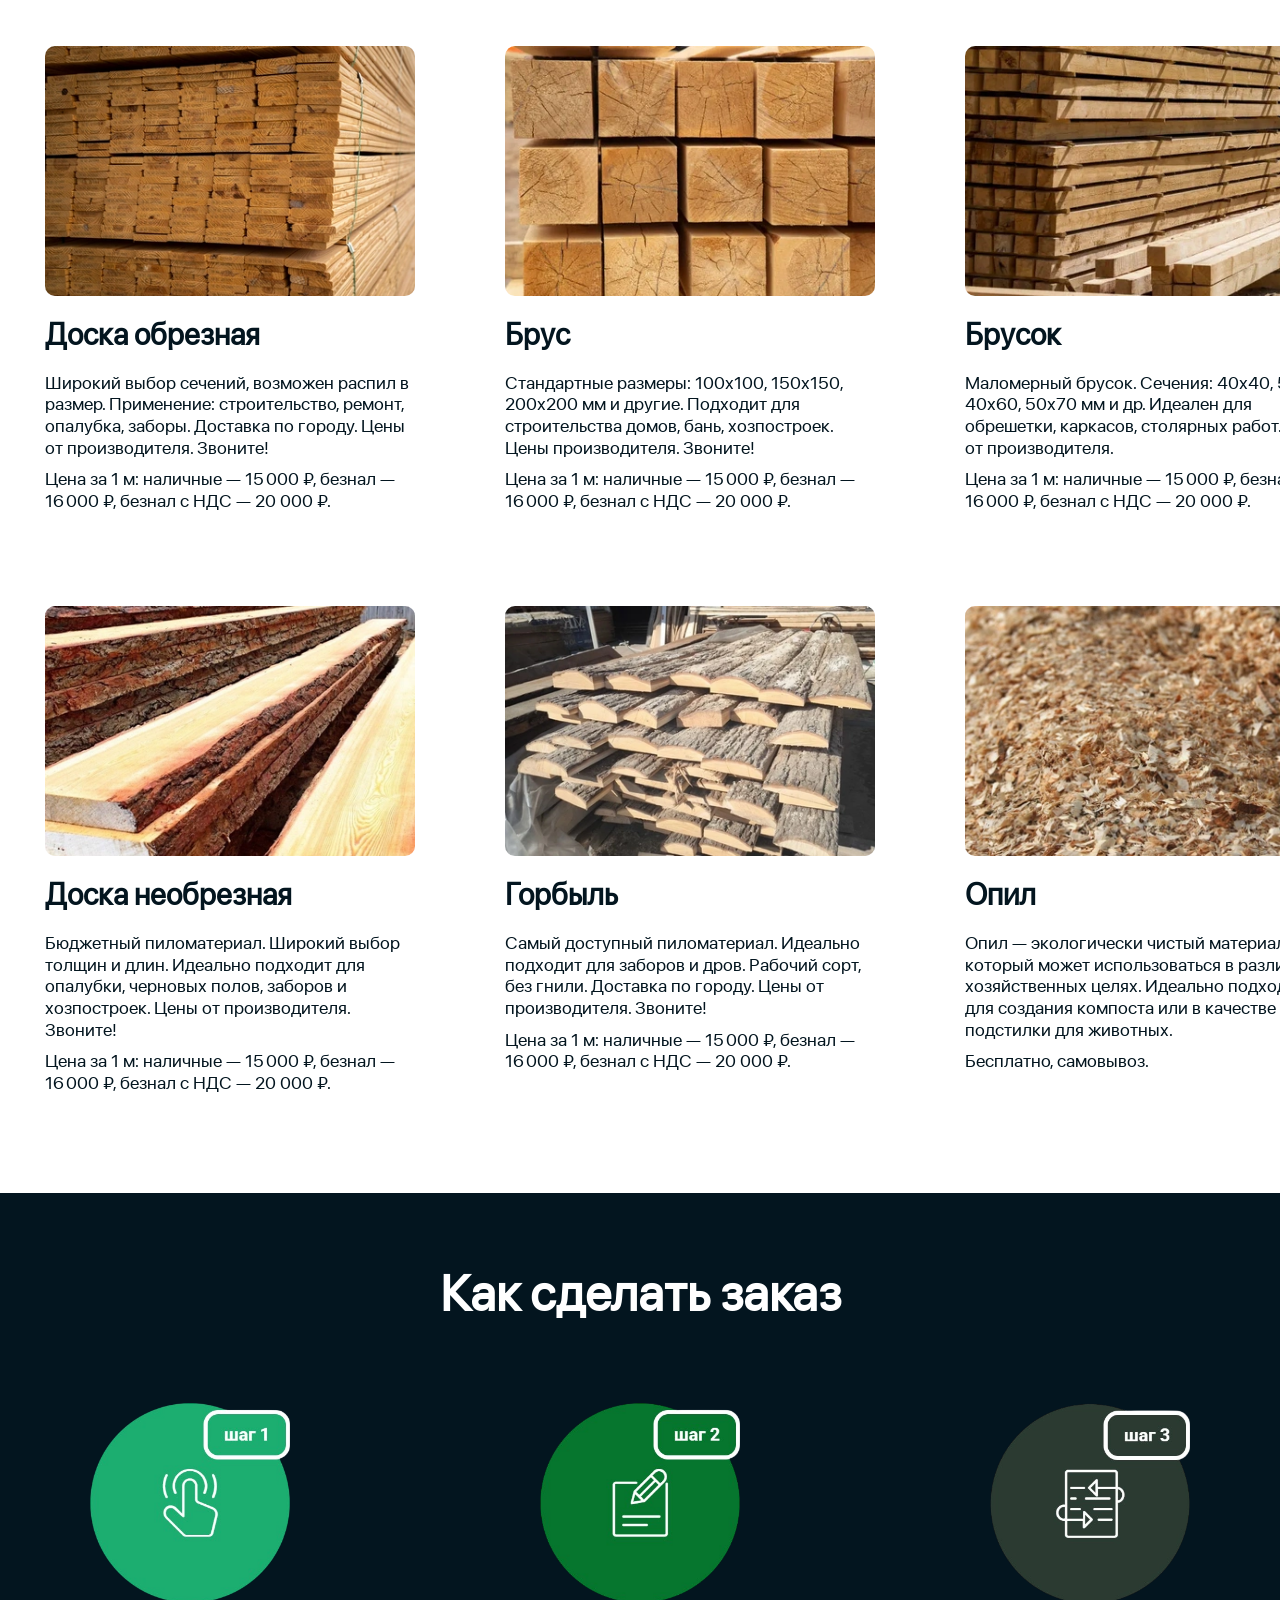
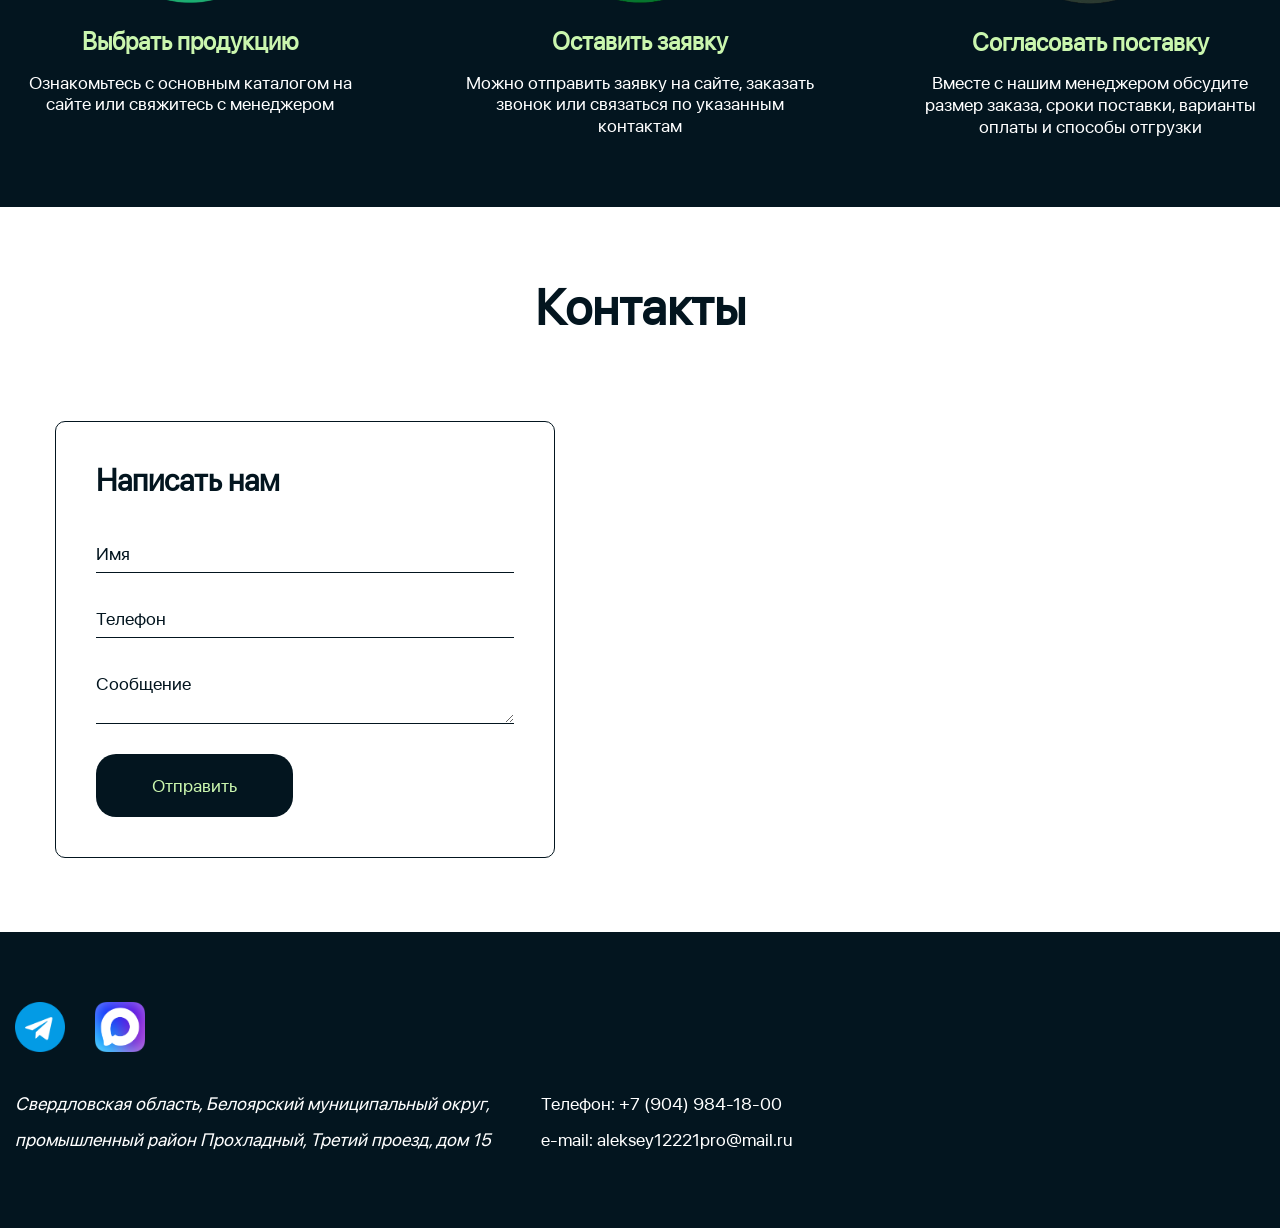
==== commit 01d080ca: "com7 com7" ====
--- a/index.html
+++ b/index.html
@@ -48,7 +48,7 @@
               <img src="./images/max.webp" alt="max">
             </a>
           </div>
-          <a href="tel:79997779977" class="phone">+7 (999) 777-99-77</a>
+          <a href="tel:+79049841800">+7 (904) 984-18-00</a>
         </div>
       </div>
     </div>
@@ -57,8 +57,8 @@
   <main class="main">
     <section class="hero">
       <div class="hero__wrapper">
-        <h1 class="hero__title">Пиломатериалы от производителя в Екатеринбурге «Пилорама АС»</h1>
-        <p class="hero_subtitle">Предлагаем пиломатериалы из хвойных пород - доски, рейки и брус высокого
+        <h1 class="hero__title">Надежные пиломатериалы от производителя «Пилорама АС»</h1>
+        <p class="hero_subtitle">Предлагаем пиломатериалы из сосны - доски, рейки и брус высокого
           качества<br>Собственная пилорама гарантирует надёжность и стабильность поставок</p>
         <a class="btn" href="#!">Связаться с нами</a>
       </div>
@@ -70,15 +70,24 @@
             <img src="./images/about/about-1.jpg" alt="about">
           </div>
           <div class="about__info">
-            <h2 class="about__title">«Пилорама АС»</h2>
-            <p>
-              Пилорама «Пилорама АС» — производитель качественных пиломатериалов в Екатеринбурге. Компания предлагает
-              доску, брус и другие изделия из древесины для строительства и ремонта.
-            </p>
-            <p>
-              Прямые поставки от производителя обеспечивают доступные цены и стабильное качество. «Пилорама АС»
-              гарантирует надежные материалы, точные размеры и оперативное выполнение заказов.
-            </p>
+            <h2 class="about__info-title">О компании</h2>
+            <div class="about__info-text">
+              <h3><span>«Пилорама АС»</span> - это современное деревообрабатывающее производство, специализирующееся на
+                выпуске
+                пиломатериалов из сосны. Мы понимаем, что в строительстве не бывает мелочей, поэтому придерживаемся трем главным принципам:</h3>
+              <p>
+                <span>Высокое качество материала:</span> Используем только здоровый лес, прошедший строгую
+                сортировку
+              </p>
+              <p>
+                <span>Идеальная геометрия:</span> Наше оборудование обеспечивает высокоточный распил - вы получаете
+                доски и бруски, которые не нужно подгонять
+              </p>
+              <p>
+                <span>Надежность обязательств:</span> Мы дорожим своей репутацией и гарантируем соблюдение сроков
+                поставок и объемов
+              </p>
+            </div>
           </div>
         </div>
       </div>
@@ -92,9 +101,8 @@
             <div class="advantages__item">
               <div class="advantages__item-info">
                 <span>01</span>
-                <h4 class="advantages__item-title">Качество продукции</h4>
-                <p class="advantages__item-text">Вся продукция проходит строгий контроль качества на каждом этапе
-                  производства</p>
+                <h4 class="advantages__item-title">Отборная хвоя</h4>
+                <p class="advantages__item-text">Работаем с качественной сосной, что гарантирует долговечность и эстетичный вид изделий</p>
               </div>
               <div class="advantages__item-img">
                 <img src="./images/advantages/advantages-1.webp" alt="advantages">
@@ -107,21 +115,31 @@
               </div>
               <div class="advantages__item-info">
                 <span>02</span>
-                <h4 class="advantages__item-title">Надёжность</h4>
-                <p class="advantages__item-text">Мы используем современное оборудование и следим за соблюдением всех
-                  технологических процессов</p>
+                <h4 class="advantages__item-title">Ювелирная точность</h4>
+                <p class="advantages__item-text">Строгий контроль размеров на каждом этапе. Наши доски, рейки и бруски имеют четкие грани и ровную поверхность</p>
               </div>
             </div>
 
             <div class="advantages__item">
               <div class="advantages__item-info">
                 <span>03</span>
-                <h4 class="advantages__item-title">Сервис</h4>
-                <p class="advantages__item-text">Наши специалисты всегда готовы помочь вам с выбором продукции и
-                  ответить на все вопросы</p>
+                <h4 class="advantages__item-title">Стабильные поставки</h4>
+                <p class="advantages__item-text">Собственное производство позволяет нам поддерживать складские запасы и отгружать товар без задержек</p>
               </div>
               <div class="advantages__item-img">
                 <img src="./images/advantages/advantages-3.webp" alt="advantages">
+              </div>
+            </div>
+
+            
+            <div class="advantages__item">
+              <div class="advantages__item-img">
+                <img src="./images/advantages/advantages-4.webp" alt="advantages">
+              </div>
+              <div class="advantages__item-info">
+                <span>04</span>
+                <h4 class="advantages__item-title">Широкий ассортимент</h4>
+                <p class="advantages__item-text">Всегда в наличии доска (обрезная/необрезная), брус различных сечений и рейка для любых строительных нужд</p>
               </div>
             </div>
 
@@ -304,8 +322,8 @@
           Свердловская область, Белоярский муниципальный округ,<br>промышленный район Прохладный, Третий проезд, дом 15
         </address>
         <p class="footer__contacts-col">
-          <a href="tel:+79997779977">Телефон +7 (999) 777-99-77</a><br>
-          <a href="mailto:aleksey12221pro@mail.ru">aleksey12221pro@mail.ru</a>
+          <a href="tel:+79049841800">Телефон: +7 (904) 984-18-00</a><br>
+          <a href="mailto:aleksey12221pro@mail.ru">e-mail: aleksey12221pro@mail.ru</a>
         </p>
       </div>
     </div>
@@ -314,4 +332,7 @@
   <script src="js/main.js"></script>
 </body>
 
-</html>+</html>
+
+
+
--- a/css/style.css
+++ b/css/style.css
@@ -134,7 +134,7 @@
 }
 
 .header__soc a {
-    max-width: 50px;
+    max-width: 35px;
 }
 
 .header__soc a img {
@@ -192,17 +192,49 @@
 
 .about__info {
     color: var(--accent);
-}
-
-.about__info p + p {
-    margin-top: 15px;
-}
-
-.about__title {
+    line-height: 1.2;
+}
+
+.about__info-title {
     margin-bottom: 20px;
     font-size: 36px;
     color: var(--accent);
 }
+
+.about__info-text h3 {
+    margin-bottom: 15px;
+    font-weight: 400;
+}
+
+.about__info-text h3 span {
+    font-weight: 700;
+}
+
+.about__info-text p+p {
+    margin-top: 10px;
+}
+
+.about__info-text p span {
+    font-weight: 700;
+}
+
+.about__info-text p {
+    position: relative;
+    padding-left: 35px;
+}
+
+.about__info-text p::before {
+    position: absolute;
+    content: '';
+    background-image: url('./../images/check-mark.svg');
+    background-size: 30px 30px;
+    width: 30px;
+    height: 30px;
+    top: 2px;
+    left: -2px;
+}
+
+
 
 /* advantages */
 
@@ -428,7 +460,7 @@
 .footer__socials {
     margin-bottom: 30px;
     display: flex;
-    gap: 20px 50px;
+    gap: 20px 30px;
     align-items: center;
 }
 
@@ -448,6 +480,10 @@
     line-height: 2;
 }
 
+.footer__contacts-col {
+    font-size: 18px;
+}
+
 .footer__contacts-col a {
     transition: all .2s ease-in;
 }
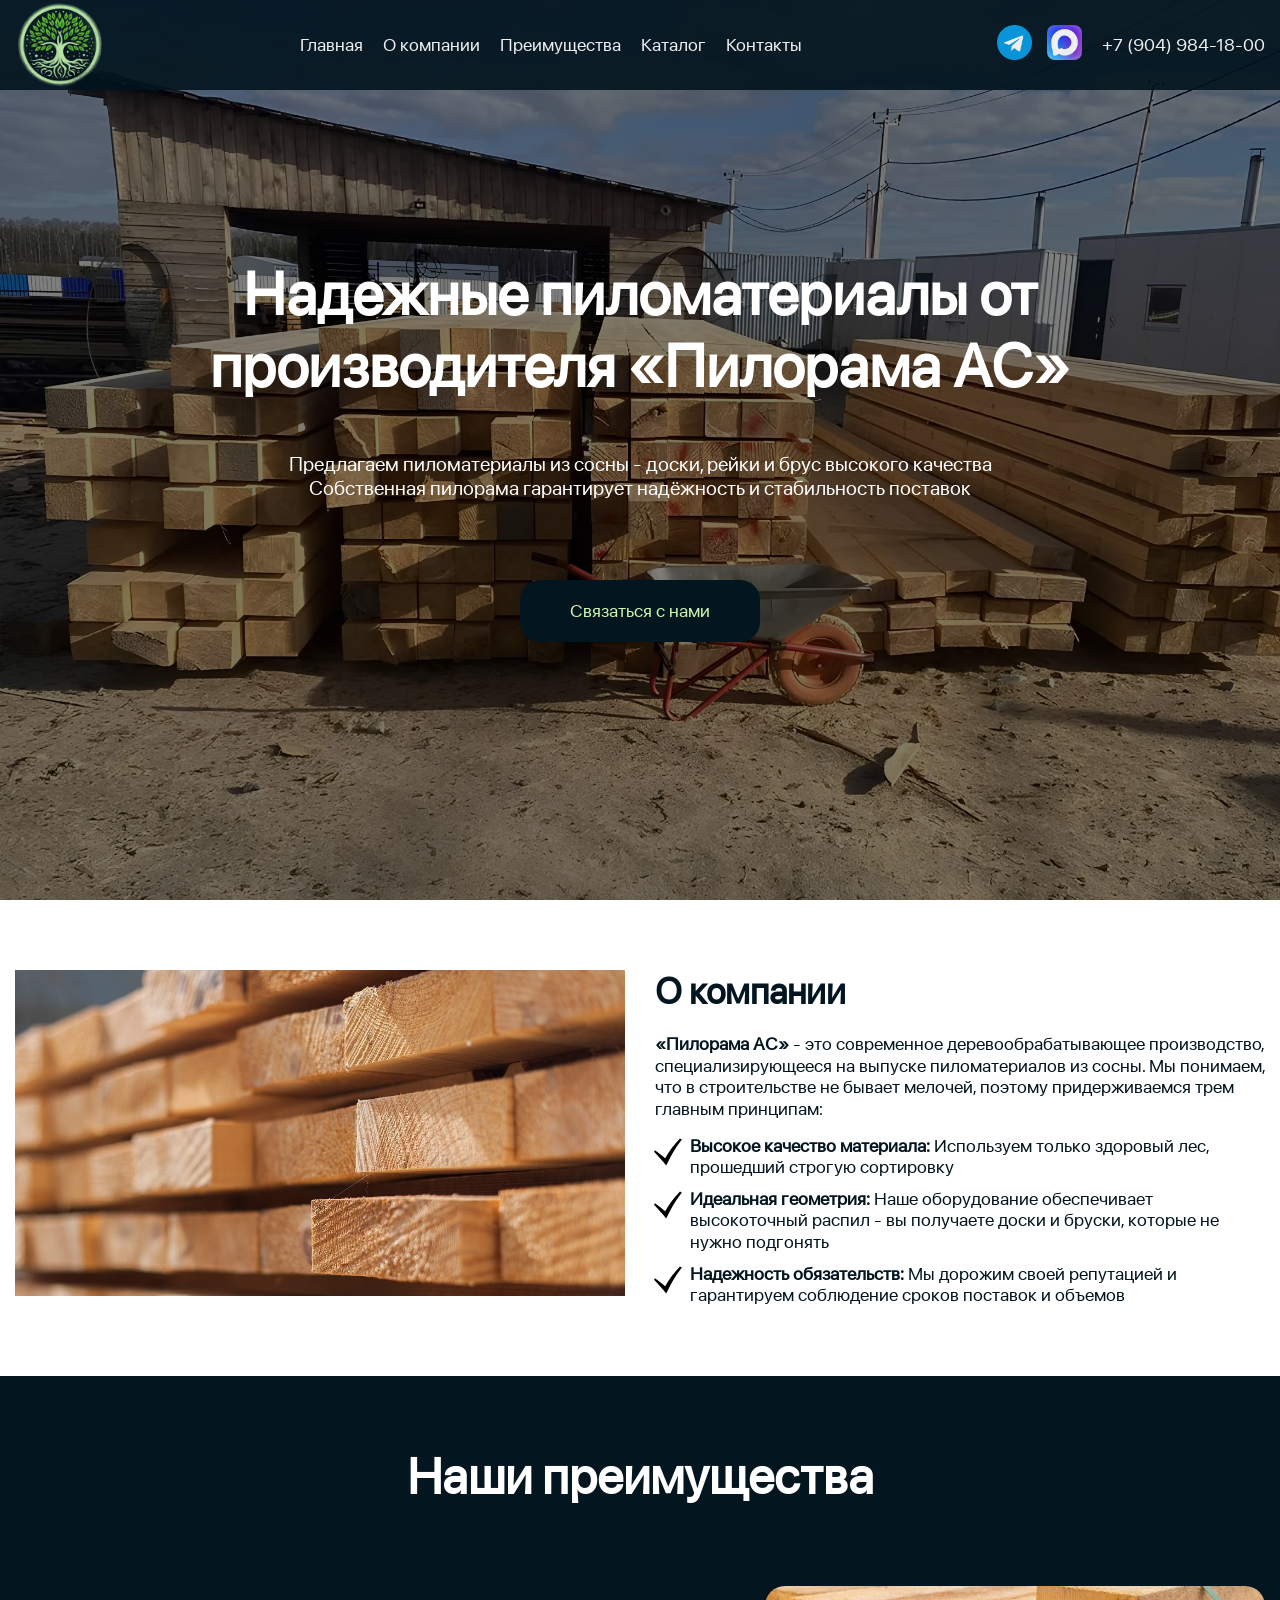
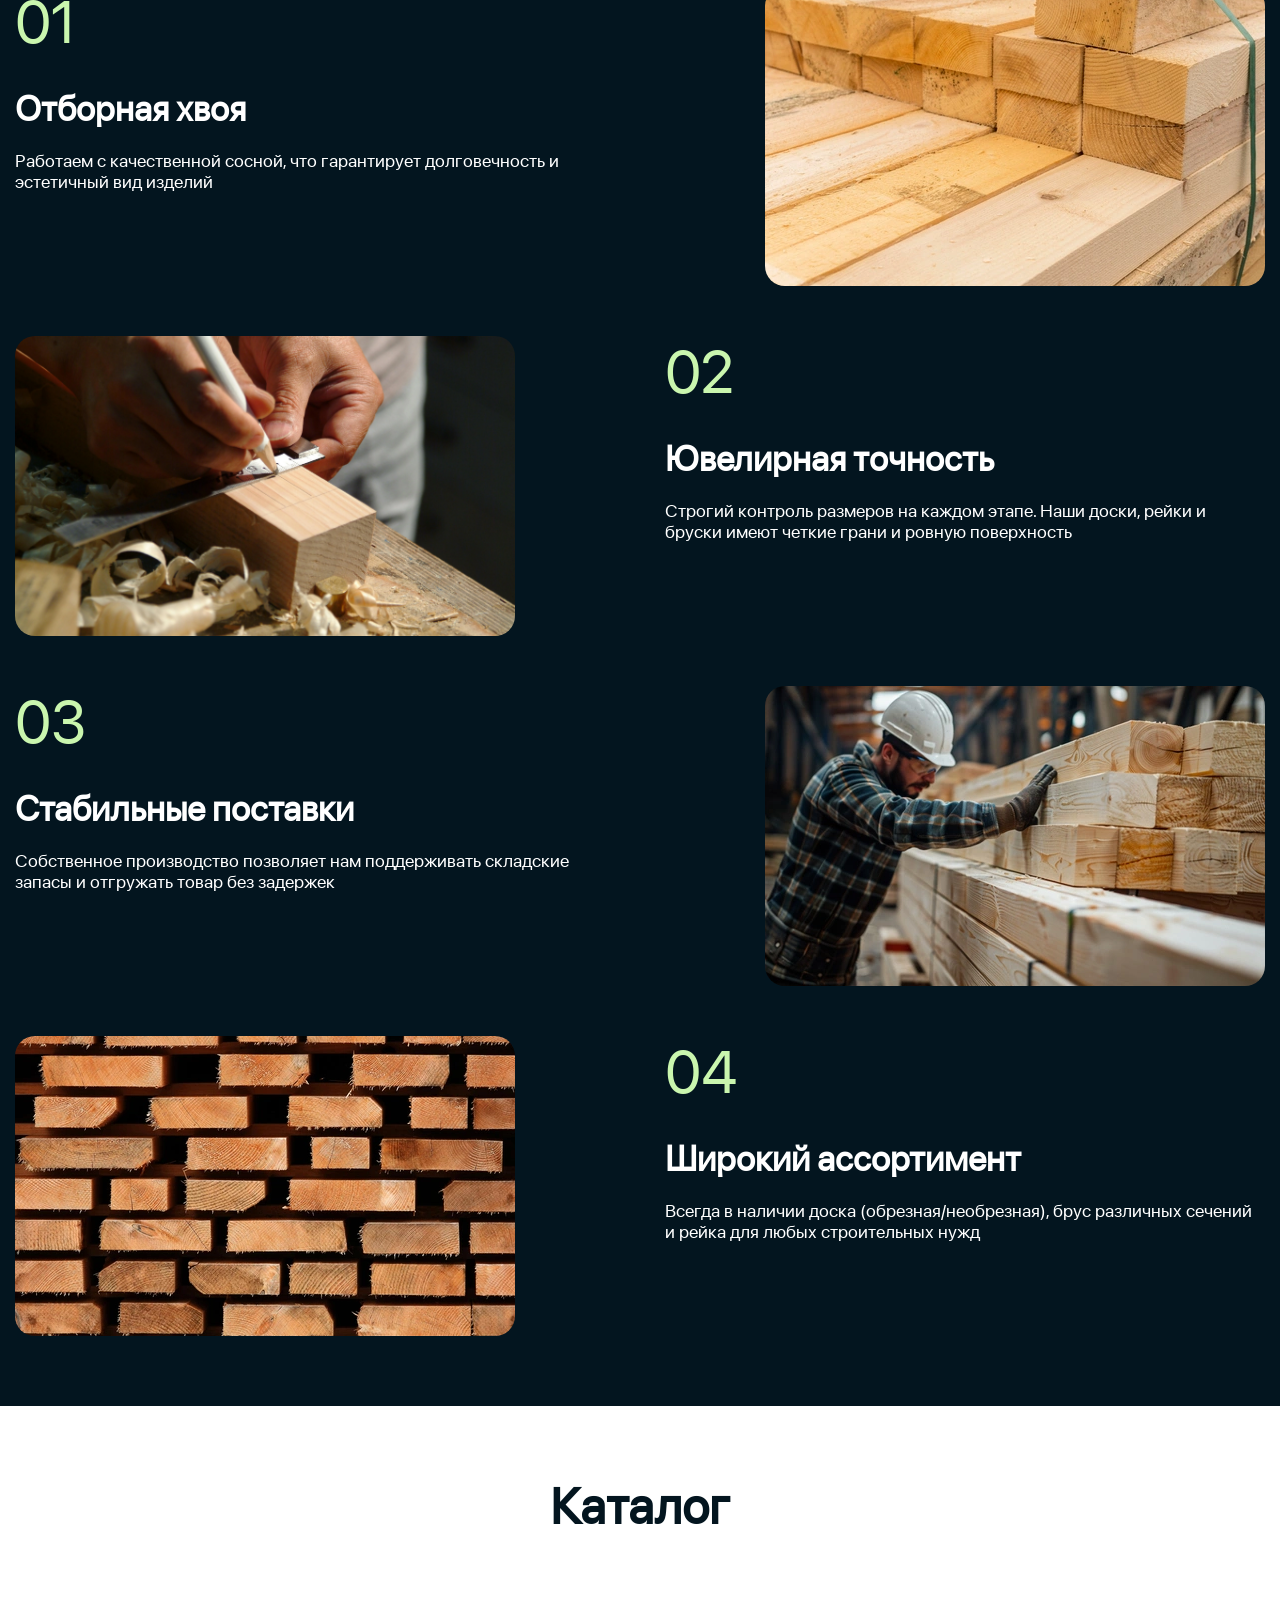
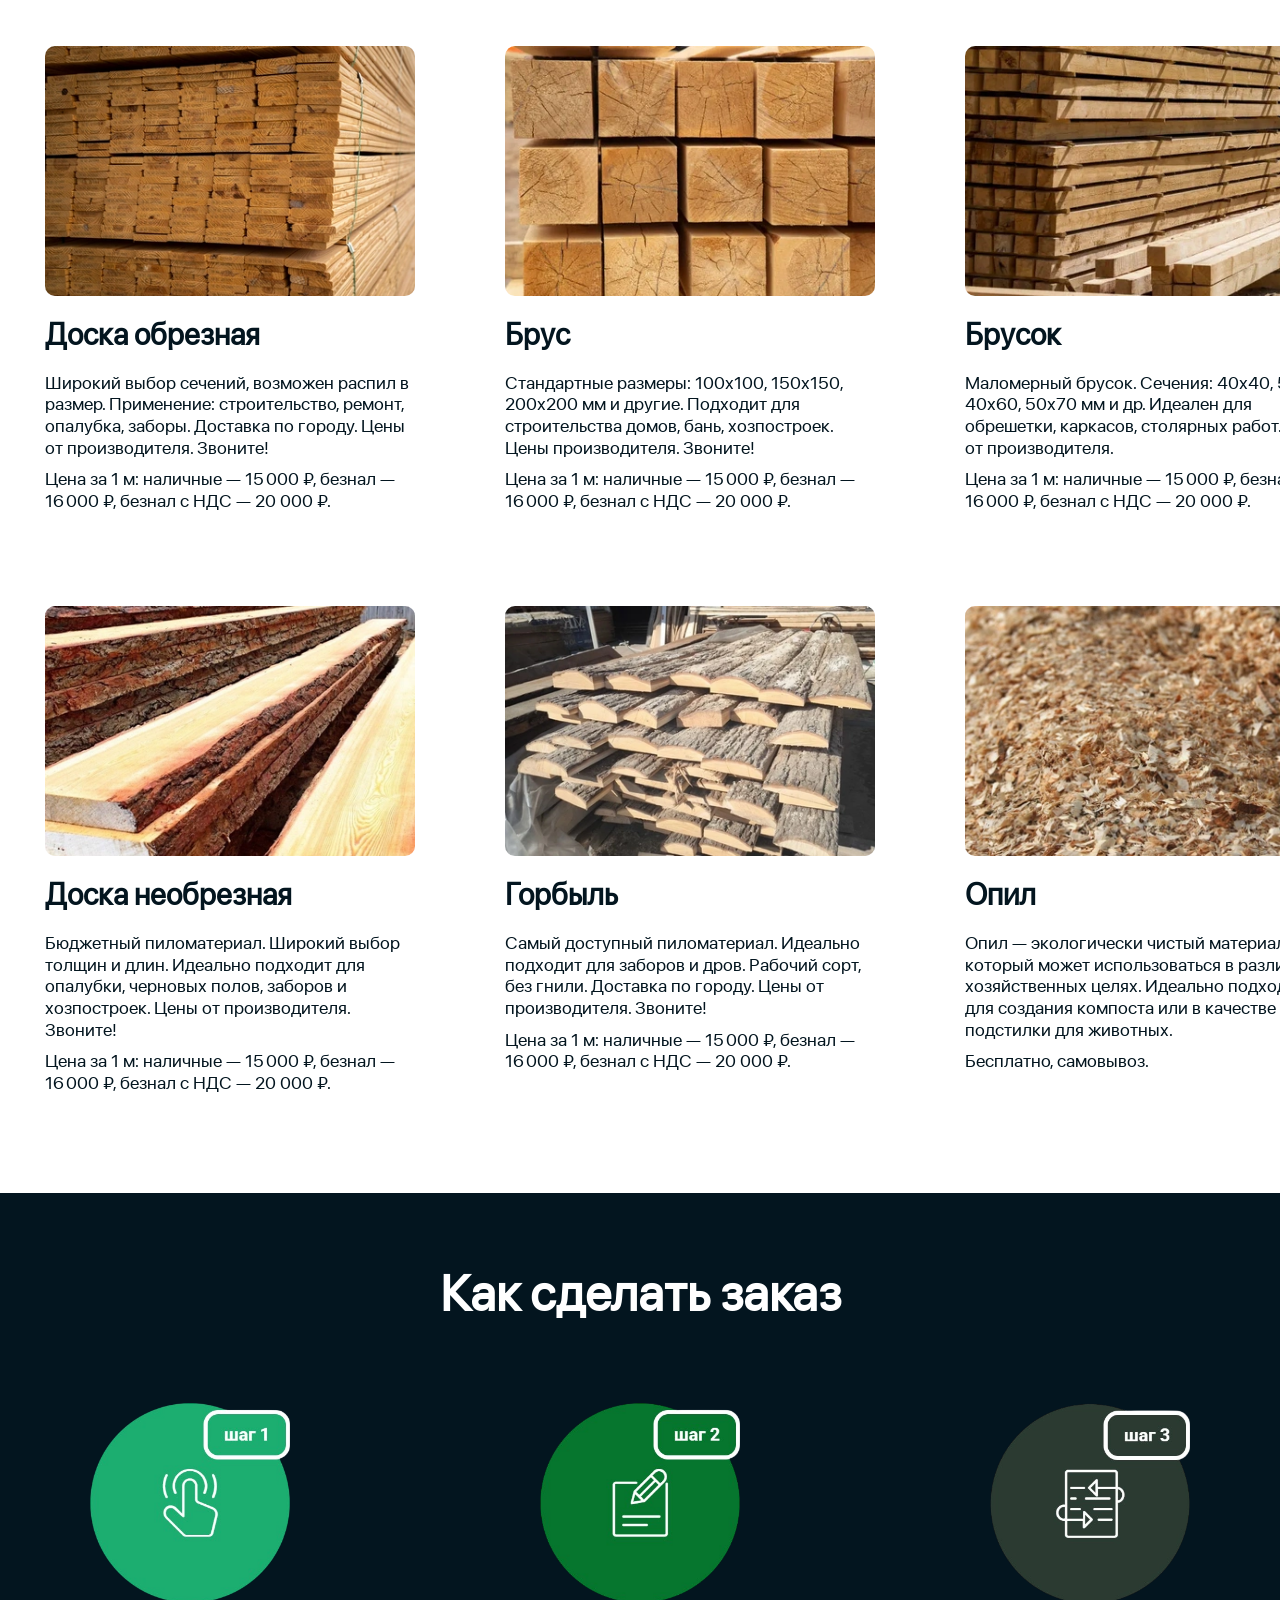
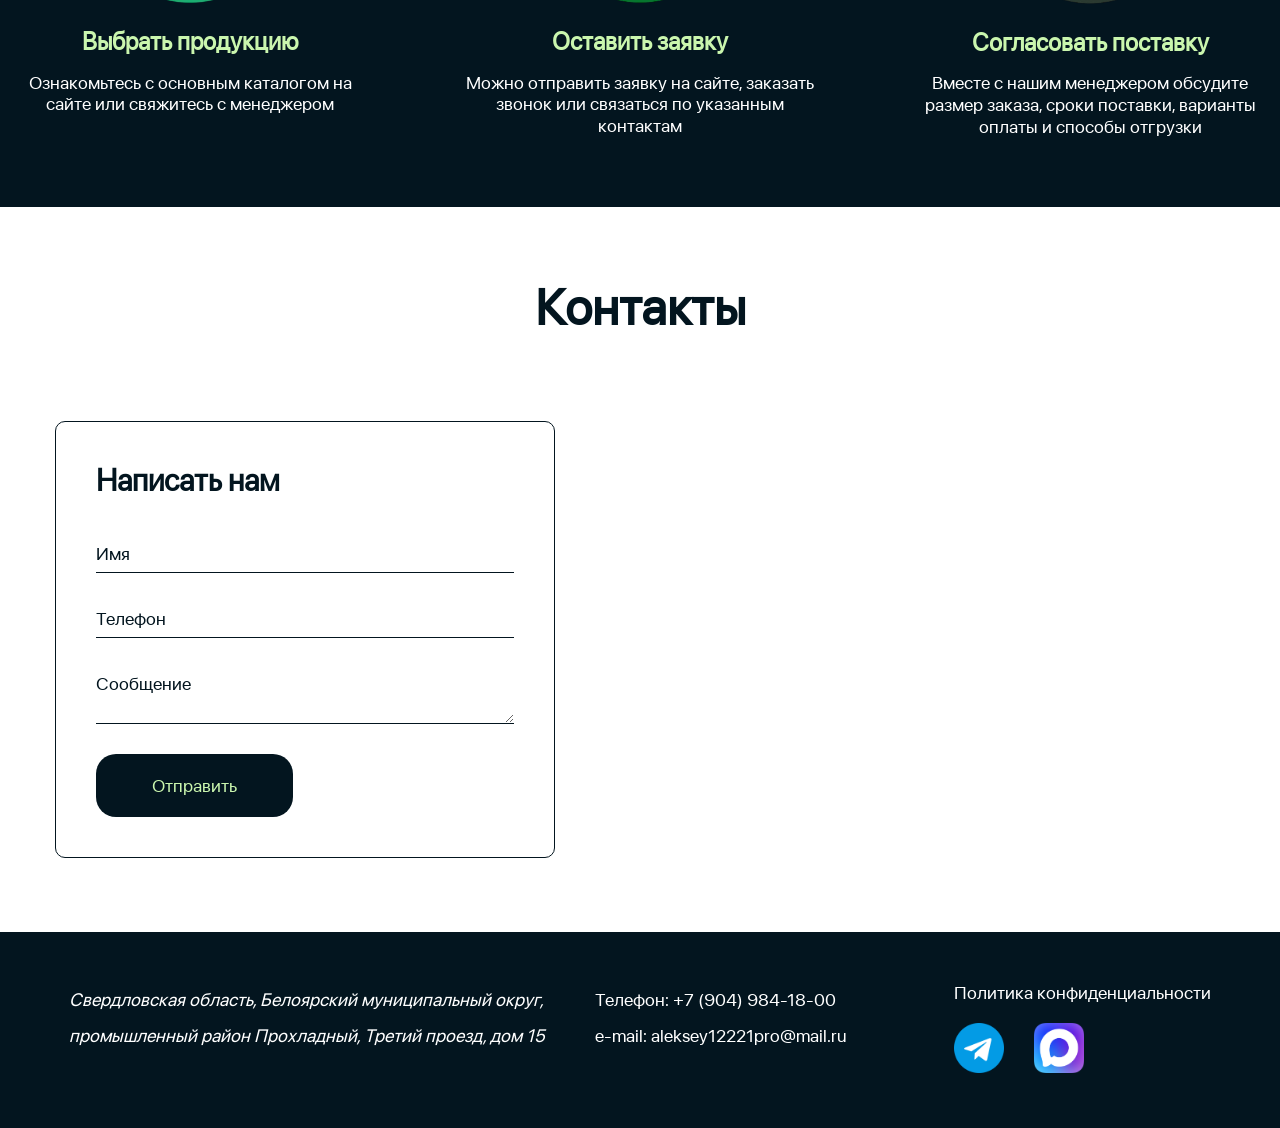
==== commit d5e08753: "com8 com8" ====
--- a/index.html
+++ b/index.html
@@ -17,25 +17,30 @@
   <header class="header">
     <div class="container">
       <div class="header__wrapper">
-        <a class="header__logo" href="#!">
+        <a class="header__logo" href="#hero">
           <img src="./images/logo.png" alt="logo">
         </a>
+        <button class="burger">
+          <span></span>
+          <span></span>
+          <span></span>
+        </button>
         <nav class="menu">
           <ul class="menu__list">
             <li class="menu__list-item">
-              <a href="#!">Главная</a>
-            </li>
-            <li class="menu__list-item">
-              <a href="#!">О компании</a>
-            </li>
-            <li class="menu__list-item">
-              <a href="#!">Преимущества</a>
-            </li>
-            <li class="menu__list-item">
-              <a href="#!">Каталог</a>
-            </li>
-            <li class="menu__list-item">
-              <a href="#!">Контакты</a>
+              <a href="#hero">Главная</a>
+            </li>
+            <li class="menu__list-item">
+              <a href="#about">О компании</a>
+            </li>
+            <li class="menu__list-item">
+              <a href="#advantages">Преимущества</a>
+            </li>
+            <li class="menu__list-item">
+              <a href="#catalog">Каталог</a>
+            </li>
+            <li class="menu__list-item">
+              <a href="#contacts">Контакты</a>
             </li>
           </ul>
         </nav>
@@ -55,7 +60,7 @@
   </header>
 
   <main class="main">
-    <section class="hero">
+    <section class="hero" id="hero">
       <div class="hero__wrapper">
         <h1 class="hero__title">Надежные пиломатериалы от производителя «Пилорама АС»</h1>
         <p class="hero_subtitle">Предлагаем пиломатериалы из сосны - доски, рейки и брус высокого
@@ -63,7 +68,7 @@
         <a class="btn" href="#!">Связаться с нами</a>
       </div>
     </section>
-    <section class="about section">
+    <section class="about section" id="about">
       <div class="container">
         <div class="about__wrapper">
           <div class="about__img">
@@ -74,7 +79,8 @@
             <div class="about__info-text">
               <h3><span>«Пилорама АС»</span> - это современное деревообрабатывающее производство, специализирующееся на
                 выпуске
-                пиломатериалов из сосны. Мы понимаем, что в строительстве не бывает мелочей, поэтому придерживаемся трем главным принципам:</h3>
+                пиломатериалов из сосны. Мы понимаем, что в строительстве не бывает мелочей, поэтому придерживаемся трем
+                главным принципам:</h3>
               <p>
                 <span>Высокое качество материала:</span> Используем только здоровый лес, прошедший строгую
                 сортировку
@@ -92,7 +98,7 @@
         </div>
       </div>
     </section>
-    <section class="advantages section">
+    <section class="advantages section" id="advantages">
       <div class="container">
         <div class="advantages__wrapper">
           <h2 class="advantages__title title-2">Наши преимущества</h2>
@@ -102,7 +108,8 @@
               <div class="advantages__item-info">
                 <span>01</span>
                 <h4 class="advantages__item-title">Отборная хвоя</h4>
-                <p class="advantages__item-text">Работаем с качественной сосной, что гарантирует долговечность и эстетичный вид изделий</p>
+                <p class="advantages__item-text">Работаем с качественной сосной, что гарантирует долговечность и
+                  эстетичный вид изделий</p>
               </div>
               <div class="advantages__item-img">
                 <img src="./images/advantages/advantages-1.webp" alt="advantages">
@@ -116,7 +123,8 @@
               <div class="advantages__item-info">
                 <span>02</span>
                 <h4 class="advantages__item-title">Ювелирная точность</h4>
-                <p class="advantages__item-text">Строгий контроль размеров на каждом этапе. Наши доски, рейки и бруски имеют четкие грани и ровную поверхность</p>
+                <p class="advantages__item-text">Строгий контроль размеров на каждом этапе. Наши доски, рейки и бруски
+                  имеют четкие грани и ровную поверхность</p>
               </div>
             </div>
 
@@ -124,14 +132,15 @@
               <div class="advantages__item-info">
                 <span>03</span>
                 <h4 class="advantages__item-title">Стабильные поставки</h4>
-                <p class="advantages__item-text">Собственное производство позволяет нам поддерживать складские запасы и отгружать товар без задержек</p>
+                <p class="advantages__item-text">Собственное производство позволяет нам поддерживать складские запасы и
+                  отгружать товар без задержек</p>
               </div>
               <div class="advantages__item-img">
                 <img src="./images/advantages/advantages-3.webp" alt="advantages">
               </div>
             </div>
 
-            
+
             <div class="advantages__item">
               <div class="advantages__item-img">
                 <img src="./images/advantages/advantages-4.webp" alt="advantages">
@@ -139,15 +148,16 @@
               <div class="advantages__item-info">
                 <span>04</span>
                 <h4 class="advantages__item-title">Широкий ассортимент</h4>
-                <p class="advantages__item-text">Всегда в наличии доска (обрезная/необрезная), брус различных сечений и рейка для любых строительных нужд</p>
-              </div>
-            </div>
-
-          </div>
-        </div>
-      </div>
-    </section>
-    <section class="catalog section">
+                <p class="advantages__item-text">Всегда в наличии доска (обрезная/необрезная), брус различных сечений и
+                  рейка для любых строительных нужд</p>
+              </div>
+            </div>
+
+          </div>
+        </div>
+      </div>
+    </section>
+    <section class="catalog section" id="catalog">
       <div class="container">
         <div class="catalog__wrapper">
           <h2 class="catalog__title title-2">Каталог</h2>
@@ -276,7 +286,7 @@
         </div>
       </div>
     </section>
-    <section class="contacts section">
+    <section class="contacts section" id="contacts">
       <div class="container">
         <h2 class="contacts__title title-2">Контакты</h2>
         <div class="contacts__wrapper">
@@ -307,24 +317,31 @@
     </section>
   </main>
 
-  <footer class="footer section">
+  <footer class="footer">
     <div class="container">
-      <ul class="footer__socials">
-        <li>
-          <a href="#!">
-            <img src="./images/telegram.png" alt="telegram">
-          </a>
-        </li>
-        <li><a href="#!"><img src="./images/max.webp" alt="max"></a></li>
-      </ul>
-      <div class="footer__contacts">
-        <address class="footer__contacts-col">
-          Свердловская область, Белоярский муниципальный округ,<br>промышленный район Прохладный, Третий проезд, дом 15
-        </address>
-        <p class="footer__contacts-col">
-          <a href="tel:+79049841800">Телефон: +7 (904) 984-18-00</a><br>
-          <a href="mailto:aleksey12221pro@mail.ru">e-mail: aleksey12221pro@mail.ru</a>
-        </p>
+      <div class="footer__wrapper">
+        <div class="footer__contacts">
+          <address class="footer__contacts-col">
+            Свердловская область, Белоярский муниципальный округ,<br>промышленный район Прохладный, Третий проезд, дом
+            15
+          </address>
+          <p class="footer__contacts-col">
+            <a href="tel:+79049841800">Телефон: +7 (904) 984-18-00</a><br>
+            <a href="mailto:aleksey12221pro@mail.ru">e-mail: aleksey12221pro@mail.ru</a>
+          </p>
+        </div>
+        <div class="footer__copy">
+          <a href="agreement.html" target="_blank">Политика конфиденциальности</a>
+          <ul class="footer__socials">
+            <li>
+              <a href="#!">
+                <img src="./images/telegram.png" alt="telegram">
+              </a>
+            </li>
+            <li><a href="#!"><img src="./images/max.webp" alt="max"></a></li>
+          </ul>
+        </div>
+
       </div>
     </div>
   </footer>
@@ -332,7 +349,4 @@
   <script src="js/main.js"></script>
 </body>
 
-</html>
-
-
-
+</html>
--- a/css/style.css
+++ b/css/style.css
@@ -5,6 +5,8 @@
 
 html {
     box-sizing: border-box;
+    scroll-behavior: smooth;
+    scroll-padding-top: 100px;
 }
 
 *,
@@ -39,7 +41,10 @@
     cursor: pointer;
 }
 
-input, textarea, button, select {
+input,
+textarea,
+button,
+select {
     font-family: inherit;
     font-size: inherit;
     color: inherit;
@@ -83,6 +88,10 @@
     color: var(--accent);
 }
 
+.no-scroll {
+    overflow-y: hidden;
+}
+
 .header {
     position: fixed;
     background-color: var(--accent);
@@ -99,11 +108,11 @@
 }
 
 .header__logo {
-    max-width: 100px;
-    max-height: 100px;
-}
-
-.header__logo img{
+    max-width: 90px;
+    max-height: 90px;
+}
+
+.header__logo img {
     width: 100%;
 }
 
@@ -221,6 +230,8 @@
 .about__info-text p {
     position: relative;
     padding-left: 35px;
+    user-select: none;
+    z-index: 30;
 }
 
 .about__info-text p::before {
@@ -232,9 +243,8 @@
     height: 30px;
     top: 2px;
     left: -2px;
-}
-
-
+    z-index: 1;
+}
 
 /* advantages */
 
@@ -276,6 +286,7 @@
     max-width: 500px;
     max-height: 300px;
 }
+
 .advantages__item-img img {
     width: 100%;
     height: 100%;
@@ -300,7 +311,7 @@
     color: var(--accent);
 }
 
-.catalog__item p + p {
+.catalog__item p+p {
     margin-top: 10px;
 }
 
@@ -373,7 +384,7 @@
     gap: 30px;
 }
 
-.contacts__info {   
+.contacts__info {
     width: 500px;
     border: solid 1px var(--accent);
     border-radius: 10px;
@@ -440,12 +451,12 @@
     color: var(--secondary);
 }
 
-.form__group-btn {    
+.form__group-btn {
     margin-left: 0px;
     cursor: pointer;
 }
 
-.contacts__map iframe{
+.contacts__map iframe {
     max-height: 440px;
     max-width: 600px;
     border-radius: 10px;
@@ -454,11 +465,22 @@
 /* footer */
 
 .footer {
+    padding: 50px 0;
     background-color: var(--accent);
 }
 
+.footer__wrapper {
+    display: flex;
+    justify-content: space-around;
+}
+
+.footer__copy {
+    display: flex;
+    flex-direction: column;
+    gap: 20px;
+}
+
 .footer__socials {
-    margin-bottom: 30px;
     display: flex;
     gap: 20px 30px;
     align-items: center;
@@ -488,5 +510,125 @@
     transition: all .2s ease-in;
 }
 
-
-
+/* agreement */
+
+.agreement {
+    padding-top: 150px;
+    padding-bottom: 60px;
+    color: var(--accent);
+}
+
+.agreement__title {
+    margin-bottom: 40px;
+    font-size: 36px;
+}
+
+.agreement__text {
+    margin-bottom: 25px;
+    font-size: 24px;
+    line-height: 1.1;
+}
+
+.agreement__info p {
+    font-size: 20px;
+}
+
+.agreement__info p+p {
+    margin-top: 10px;
+}
+
+.agreement__info ul {
+    padding-left: 30px;
+    margin: 10px 0;
+}
+
+.agreement__info ul li {
+    list-style-type: disc;
+}
+
+
+
+
+
+
+
+
+
+
+
+.burger {
+    display: none;
+    width: 30px;
+    height: auto;
+    background-color: transparent;
+    flex-direction: column;
+    justify-content: space-between;
+    gap: 6px;
+}
+
+.burger span {
+    width: 100%;
+    height: 1px;
+    background-color: var(--main);
+    transition: transform .5s, opacity .5s, background-color .5s;
+}
+
+.burger.burger--open span:nth-child(1) {
+    transform: translateY(8px) rotate(135deg);
+    background-color: var(--main);
+}
+
+.burger.burger--open span:nth-child(2) {
+    opacity: 0;
+    transform: translateX(-150%);
+    background-color: var(--main);
+}
+
+.burger.burger--open span:nth-child(3) {
+    transform: translateY(-6px) rotate(-135deg);
+    background-color: var(--main);
+}
+
+
+
+
+
+
+@media (max-width: 1000px) {
+    .burger {
+        order: 1;
+        position: relative;
+        z-index: 101;
+        display: flex;
+    }
+
+    .menu__list {
+        flex-direction: column;
+        position: absolute;
+        width: 100%;
+        top: 0;
+        left: 0;
+        right: 0;
+        background-color: #000;
+        padding: 50px;
+        transform: translateY(-115%);
+        transition: transform .5s ease;
+        z-index: 50;
+    }
+
+    .menu__list.menu__list--open {
+        transform: translateY(0%);
+        height: 100vh;
+        justify-content: flex-start;
+        gap: 30px;
+        font-size: 25px;
+        z-index: 50;
+    }
+}
+
+@media (max-width: 768px) {
+    .header__logo {
+        max-width: 70px;
+        max-height: 70px;
+    }
+}
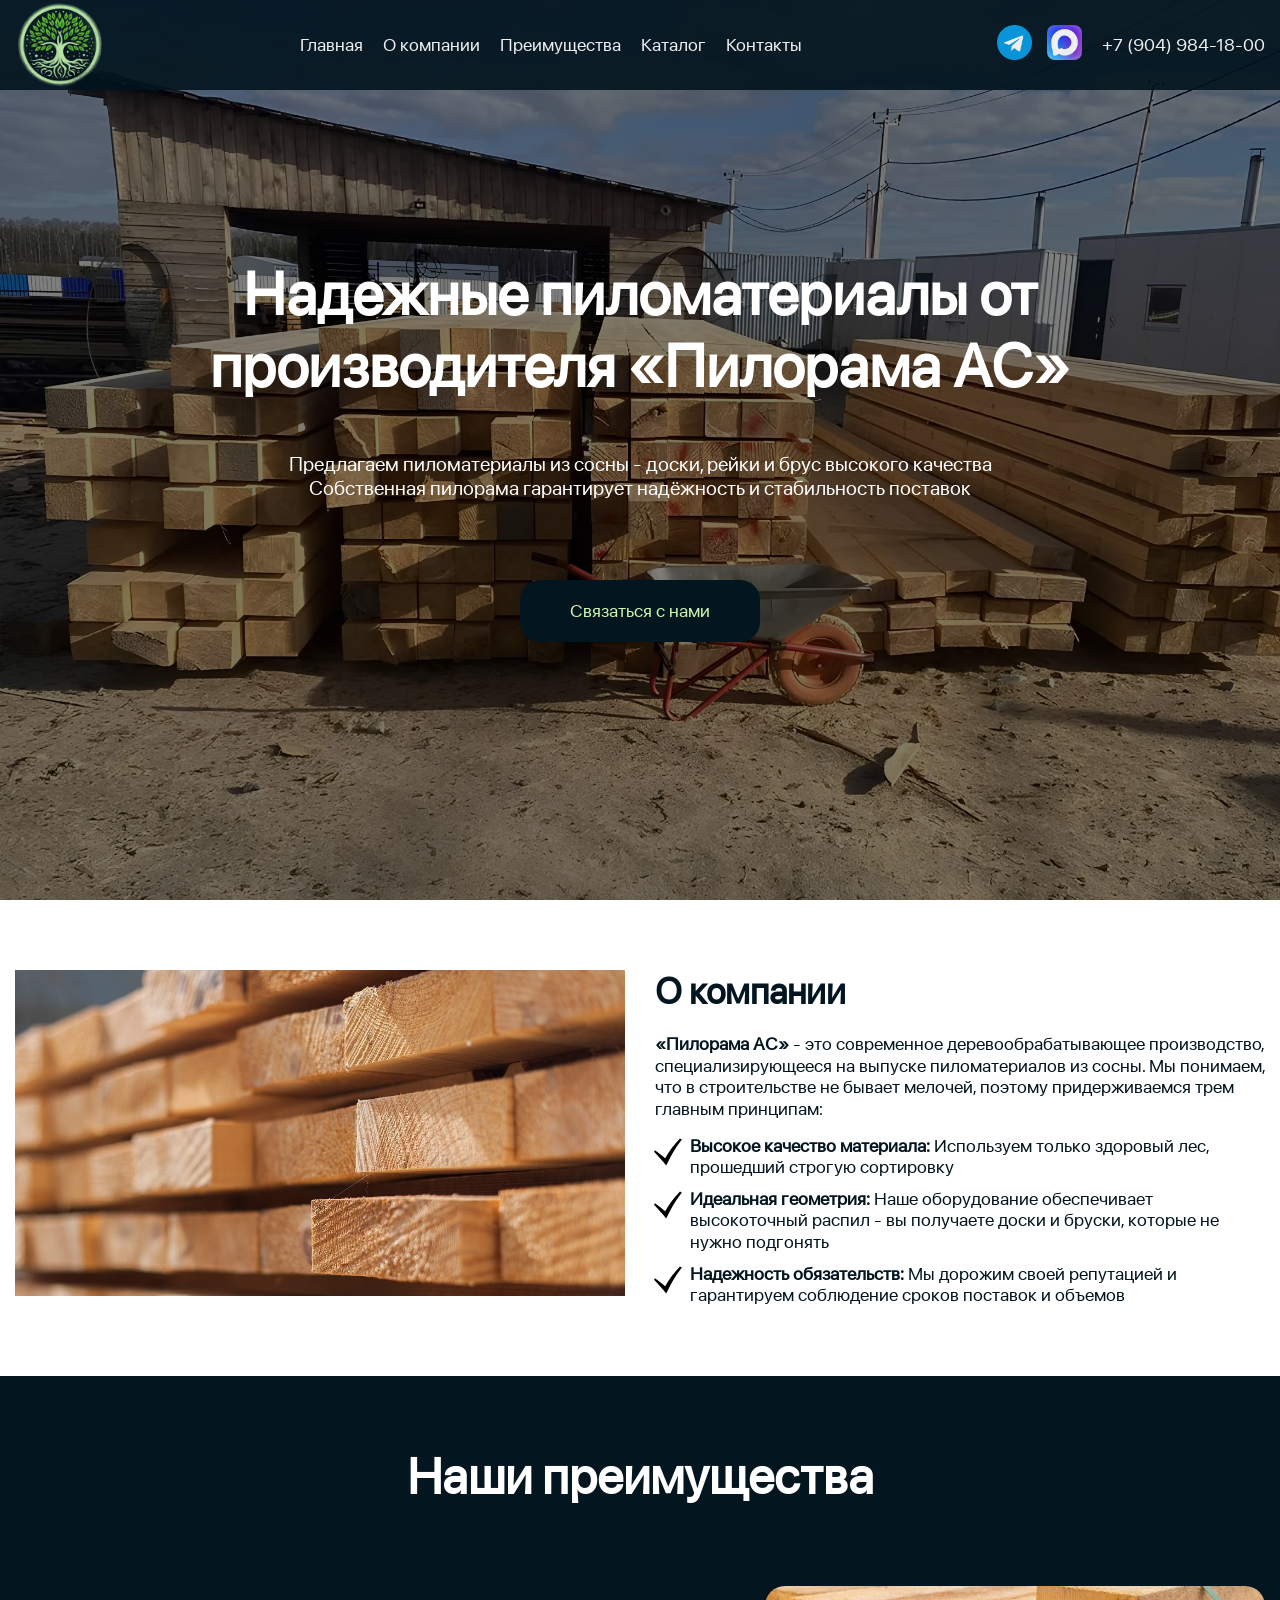
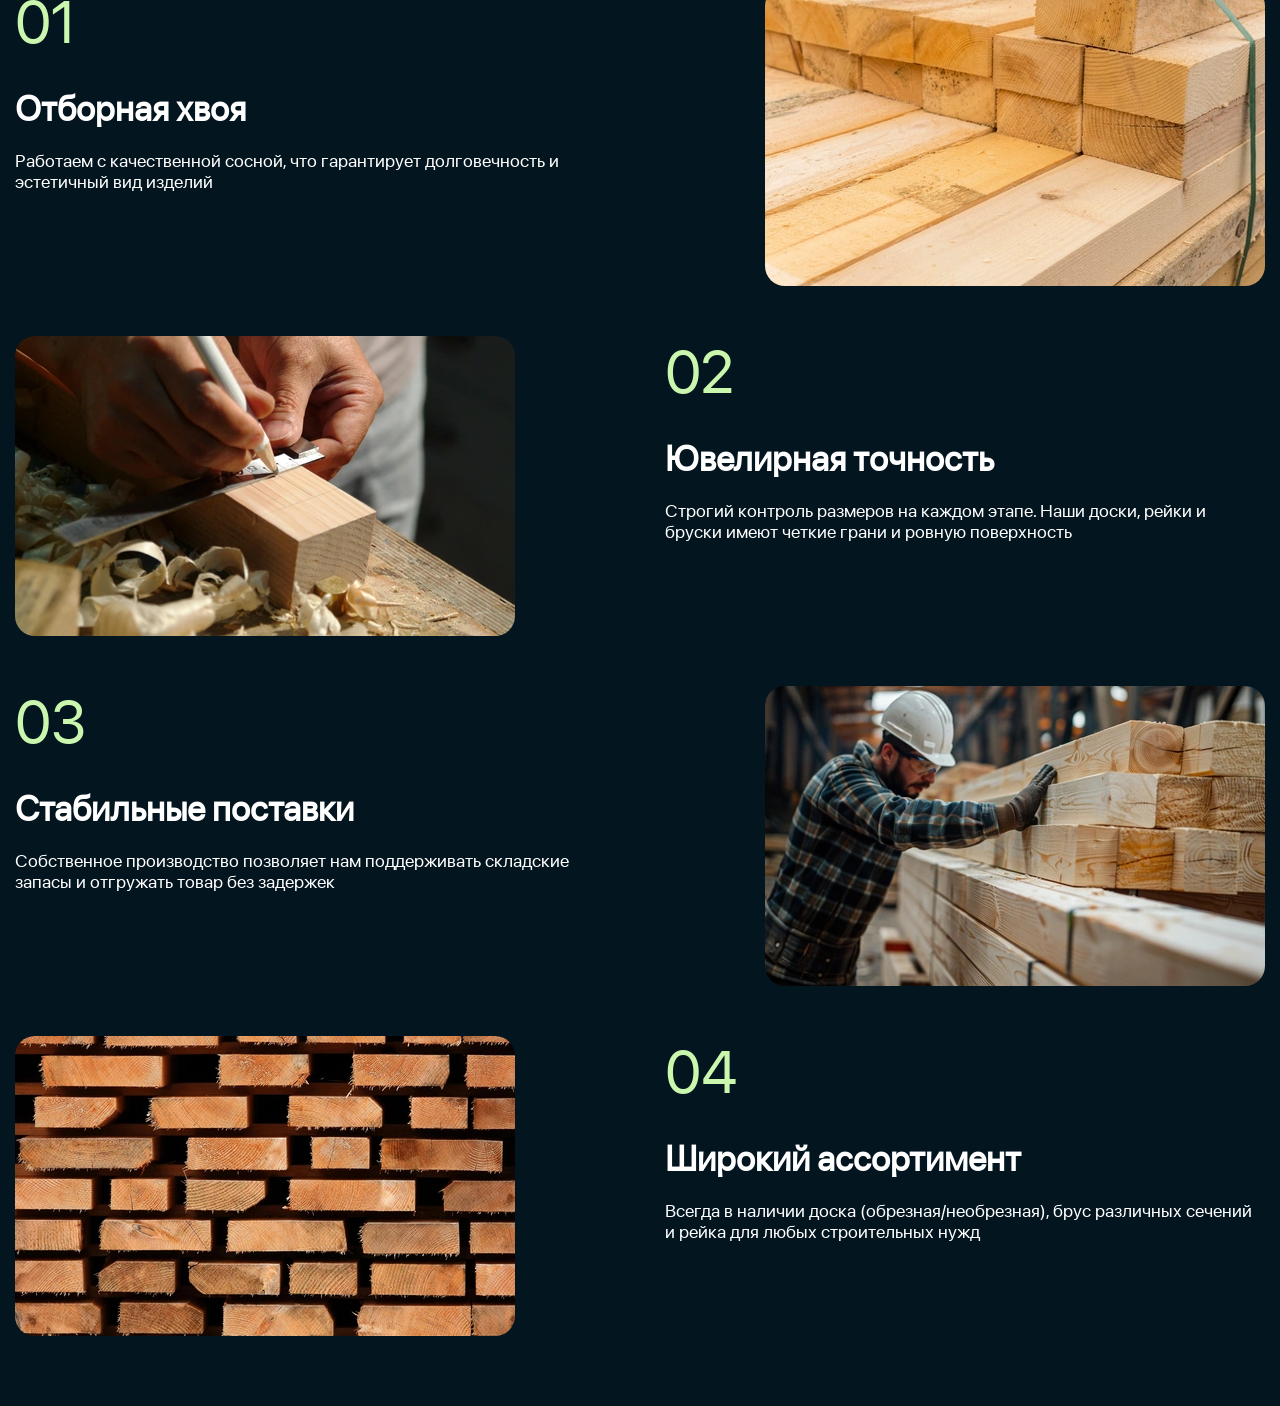
==== commit 1d2d2042: "com9 com9" ====
--- a/index.html
+++ b/index.html
@@ -61,11 +61,13 @@
 
   <main class="main">
     <section class="hero" id="hero">
-      <div class="hero__wrapper">
-        <h1 class="hero__title">Надежные пиломатериалы от производителя «Пилорама АС»</h1>
-        <p class="hero_subtitle">Предлагаем пиломатериалы из сосны - доски, рейки и брус высокого
-          качества<br>Собственная пилорама гарантирует надёжность и стабильность поставок</p>
-        <a class="btn" href="#!">Связаться с нами</a>
+      <div class="container">
+        <div class="hero__wrapper">
+          <h1 class="hero__title">Надежные пиломатериалы от производителя «Пилорама АС»</h1>
+          <p class="hero_subtitle">Предлагаем пиломатериалы из сосны - доски, рейки и брус высокого
+            качества<br>Собственная пилорама гарантирует надёжность и стабильность поставок</p>
+          <a class="btn" href="#!">Связаться с нами</a>
+        </div>
       </div>
     </section>
     <section class="about section" id="about">
@@ -157,7 +159,7 @@
         </div>
       </div>
     </section>
-    <section class="catalog section" id="catalog">
+    <!-- <section class="catalog section" id="catalog">
       <div class="container">
         <div class="catalog__wrapper">
           <h2 class="catalog__title title-2">Каталог</h2>
@@ -314,10 +316,10 @@
           </div>
         </div>
       </div>
-    </section>
+    </section> -->
   </main>
 
-  <footer class="footer">
+  <!-- <footer class="footer">
     <div class="container">
       <div class="footer__wrapper">
         <div class="footer__contacts">
@@ -344,7 +346,7 @@
 
       </div>
     </div>
-  </footer>
+  </footer> -->
 
   <script src="js/main.js"></script>
 </body>
--- a/css/style.css
+++ b/css/style.css
@@ -165,6 +165,7 @@
 }
 
 .hero__wrapper {
+    margin: 0 auto;
     display: flex;
     flex-direction: column;
     text-align: center;
@@ -588,7 +589,6 @@
     transform: translateY(-6px) rotate(-135deg);
     background-color: var(--main);
 }
-
 
 
 
@@ -624,6 +624,22 @@
         font-size: 25px;
         z-index: 50;
     }
+
+    .about__wrapper {
+        display: flex;
+    }
+
+    .about__img {
+        display: none;
+    }
+
+    .advantages__item {
+        gap: 50px;
+    }
+
+    .advantages__item-info {
+        max-width: 500px;
+    }
 }
 
 @media (max-width: 768px) {
@@ -631,4 +647,169 @@
         max-width: 70px;
         max-height: 70px;
     }
+
+    .hero__title {
+        font-size: 44px;
+    }
+
+    .hero__wrapper {
+        gap: 30px;
+        padding: 0 40px;
+    }
+
+    .about__info-title {
+        font-size: 30px;
+    }
+
+    .about__info-text {
+        font-size: 16px;
+    }
+
+    .section {
+        padding: 50px 0;
+    }
+
+    .title-2 {
+        font-size: 38px;
+    }
+
+    .advantages__item span {
+        margin-bottom: 10px;
+        font-size: 40px;
+    }
+
+    .advantages__item-title {
+        margin-bottom: 10px;
+        font-size: 28px;
+    }
+
+    .advantages__item-text {
+        font-size: 16px;
+    }
+
+    .advantages__item {
+        gap: 40px;
+    }
+
+    .advantages__item-info {
+        max-width: 350px;
+    }
+}
+
+@media (max-width: 640px) {
+    .advantages__list {
+        align-items: center;
+        text-align: center;
+        gap: 30px;
+    }
+
+    .advantages__item {
+        flex-direction: column;
+        gap: 20px;
+    }
+
+    .advantages__item-img {
+        align-self: center;
+        max-width: 300px;
+    }
+
+    .title-2 {
+        margin-bottom: 50px;
+    }
+
+    .section {
+        padding: 30px 0;
+    }
+
+    .advantages__item .advantages__item-info {
+        order: -1;
+    }
+
+}
+
+
+@media (max-width: 540px) {
+    .header__wrapper {
+        gap: 10px;
+    }
+
+    .header__contacts {
+        font-size: 14px;
+    }
+
+    .header__soc a {
+        max-width: 30px;
+    }
+
+    .header__logo {
+        max-width: 50px;
+        max-height: 50px;
+    }
+
+    .hero__title {
+        font-size: 30px;
+    }
+
+    .hero__wrapper {
+        gap: 20px;
+    }
+
+    .hero_subtitle {
+        font-size: 16px;
+    }
+
+    .btn {
+        padding: 10px 30px;
+        font-size: 14px;
+        border-radius: 10px;
+    }
+
+    .about__info-title {
+        font-size: 26px;
+    }
+
+    .about__info-text {
+        font-size: 14px;
+    }
+
+    .section {
+        padding: 40px 0;
+    }
+
+    .hero__wrapper {
+        padding: 0;
+    }
+
+    .advantages__item span {
+        margin-bottom: 10px;
+        font-size: 28px;
+    }
+
+    .advantages__item-title {
+        margin-bottom: 10px;
+        font-size: 24px;
+    }
+
+    .advantages__item-text {
+        font-size: 14px;
+    }
+
+    .advantages__item {
+        gap: 30px;
+    }
+
+    .advantages__item-info {
+        max-width: 350px;
+    }
+
+    .title-2 {
+        font-size: 30px;
+        margin-bottom: 40px;
+    }
+}
+
+@media (max-width: 380px) {
+    .header__soc a {
+        max-width: 25px;
+    }
 }
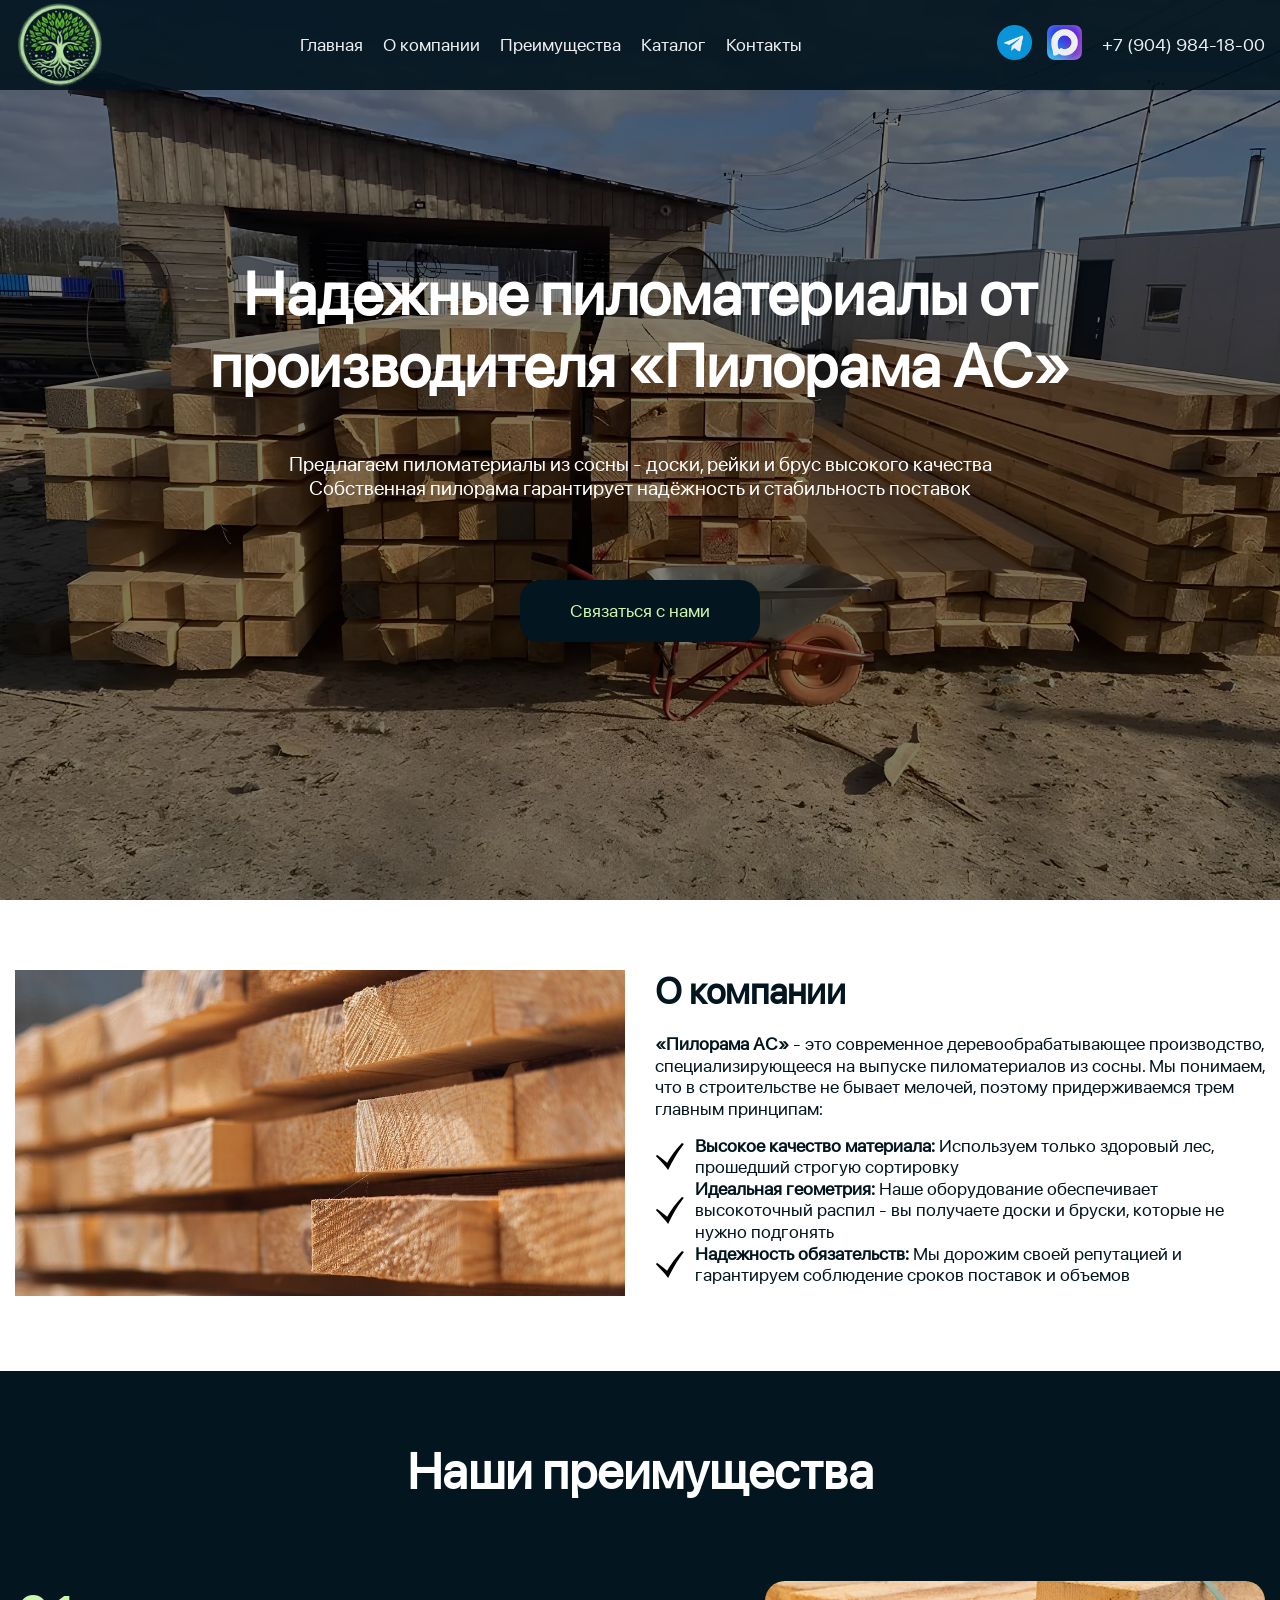
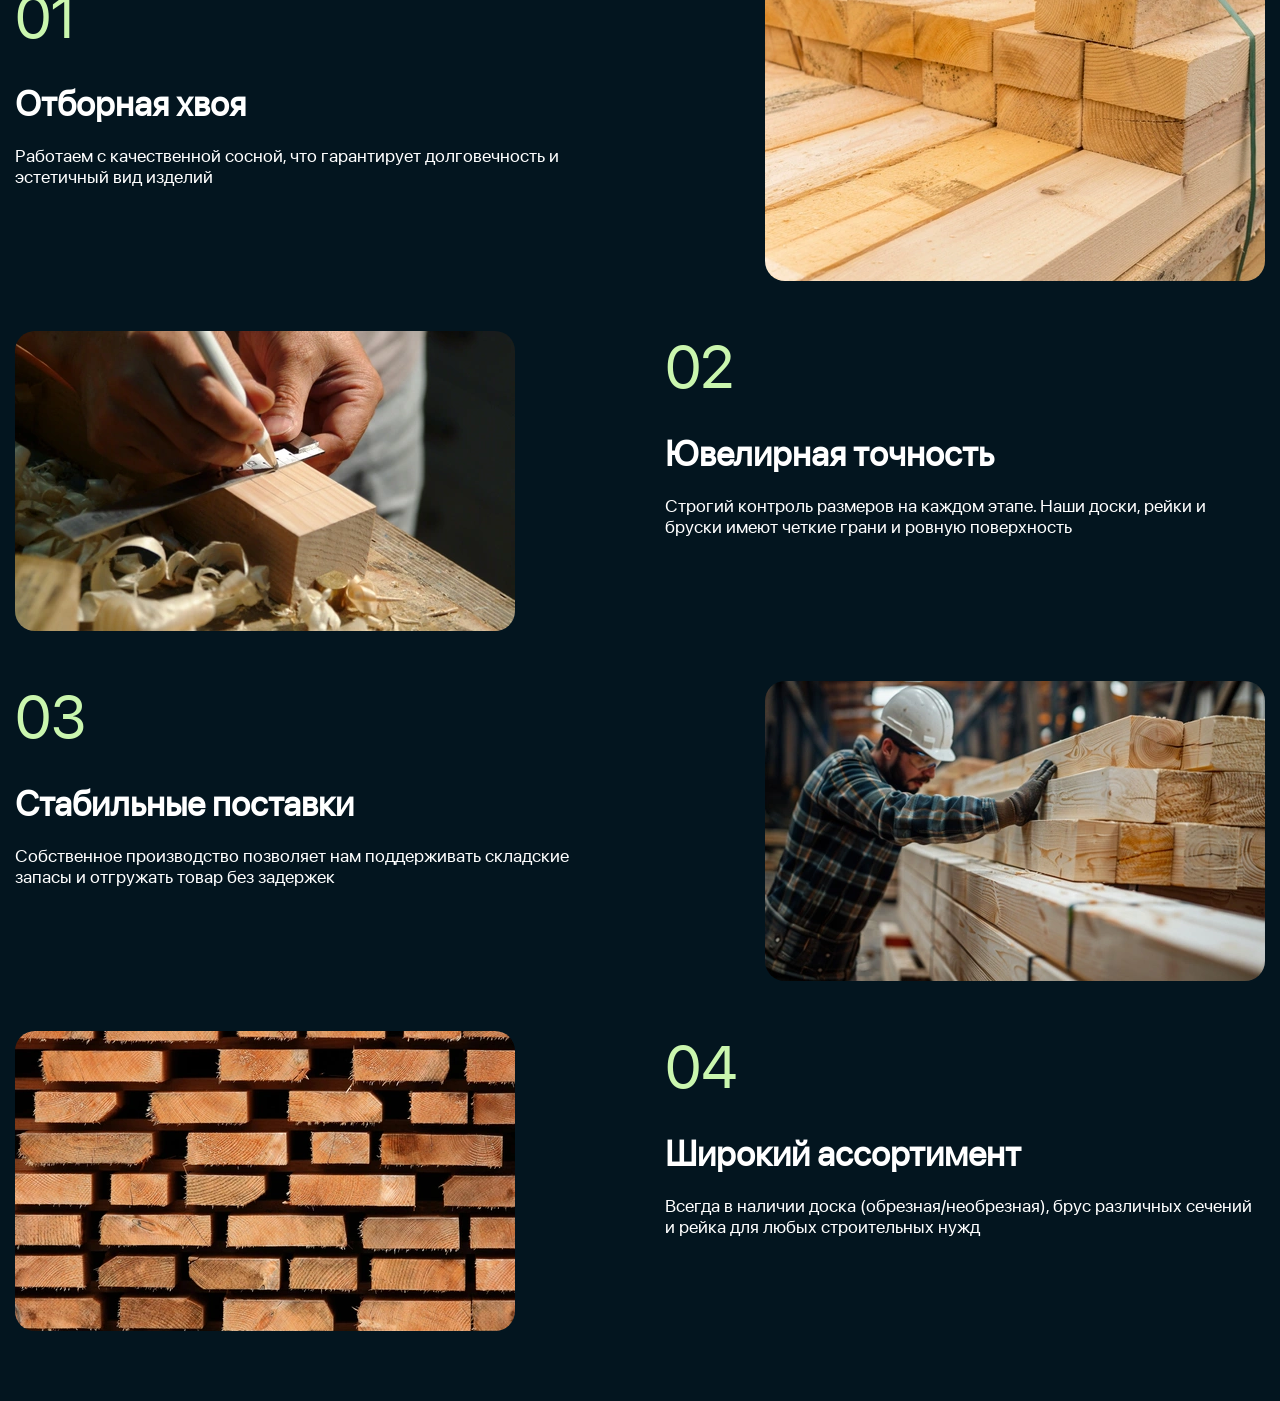
==== commit d647cbf1: "com10 com10" ====
--- a/index.html
+++ b/index.html
@@ -83,18 +83,27 @@
                 выпуске
                 пиломатериалов из сосны. Мы понимаем, что в строительстве не бывает мелочей, поэтому придерживаемся трем
                 главным принципам:</h3>
-              <p>
-                <span>Высокое качество материала:</span> Используем только здоровый лес, прошедший строгую
-                сортировку
-              </p>
-              <p>
-                <span>Идеальная геометрия:</span> Наше оборудование обеспечивает высокоточный распил - вы получаете
-                доски и бруски, которые не нужно подгонять
-              </p>
-              <p>
-                <span>Надежность обязательств:</span> Мы дорожим своей репутацией и гарантируем соблюдение сроков
-                поставок и объемов
-              </p>
+              <div class="about__info-text_adv">
+                <img src="./images/check-mark.svg" alt="check">
+                <p>
+                  <span>Высокое качество материала:</span> Используем только здоровый лес, прошедший строгую
+                  сортировку
+                </p>
+              </div>
+              <div class="about__info-text_adv">
+                <img src="./images/check-mark.svg" alt="check">
+                <p>
+                  <span>Идеальная геометрия:</span> Наше оборудование обеспечивает высокоточный распил - вы получаете
+                  доски и бруски, которые не нужно подгонять
+                </p>
+              </div>
+              <div class="about__info-text_adv">
+                <img src="./images/check-mark.svg" alt="check">
+                <p>
+                  <span>Надежность обязательств:</span> Мы дорожим своей репутацией и гарантируем соблюдение сроков
+                  поставок и объемов
+                </p>
+              </div>
             </div>
           </div>
         </div>
--- a/css/style.css
+++ b/css/style.css
@@ -228,24 +228,20 @@
     font-weight: 700;
 }
 
+.about__info-text_adv {
+    display: flex;
+    gap: 10px;
+}
+
+.about__info-text_adv img {
+    max-width: 30px;
+}
+
 .about__info-text p {
-    position: relative;
-    padding-left: 35px;
     user-select: none;
-    z-index: 30;
-}
-
-.about__info-text p::before {
-    position: absolute;
-    content: '';
-    background-image: url('./../images/check-mark.svg');
-    background-size: 30px 30px;
-    width: 30px;
-    height: 30px;
-    top: 2px;
-    left: -2px;
-    z-index: 1;
-}
+}
+
+
 
 /* advantages */
 
@@ -772,6 +768,10 @@
         font-size: 14px;
     }
 
+    .about__info-text_adv img {
+        max-width: 20px;
+    }
+
     .section {
         padding: 40px 0;
     }
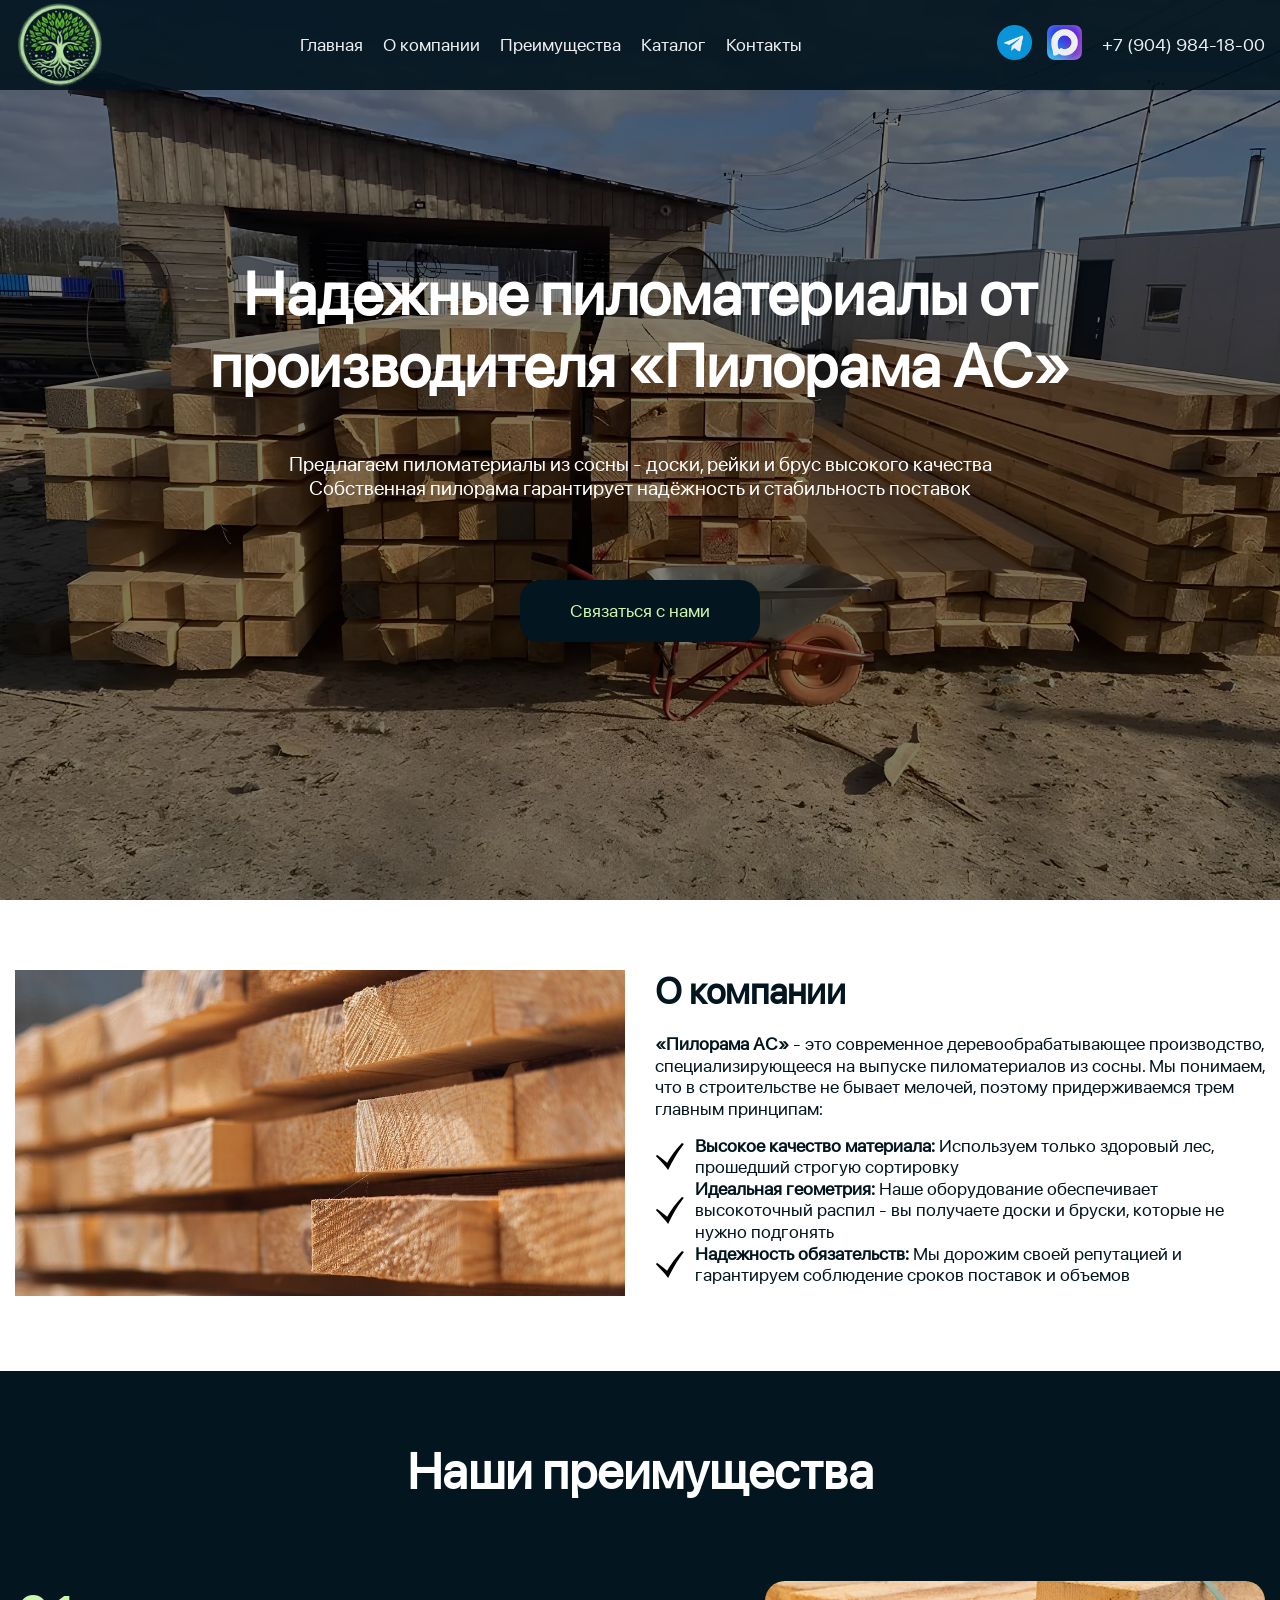
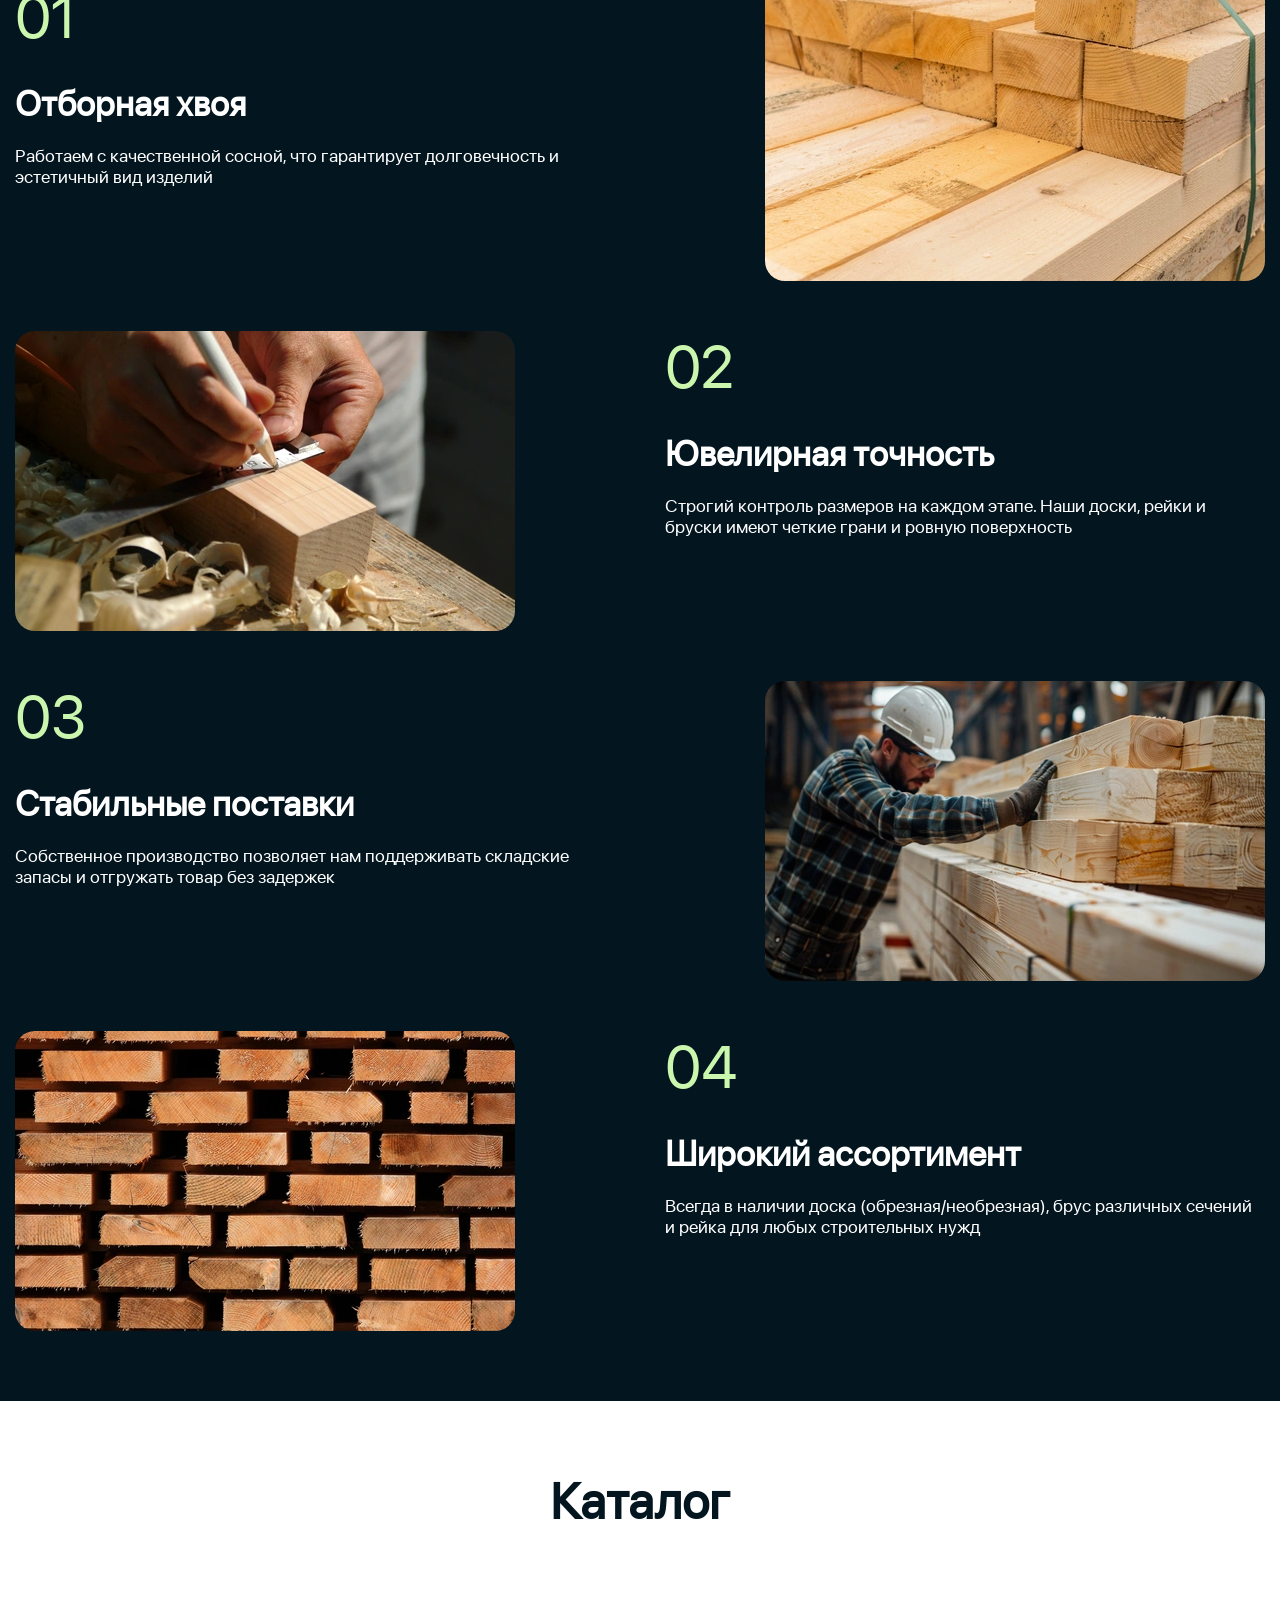
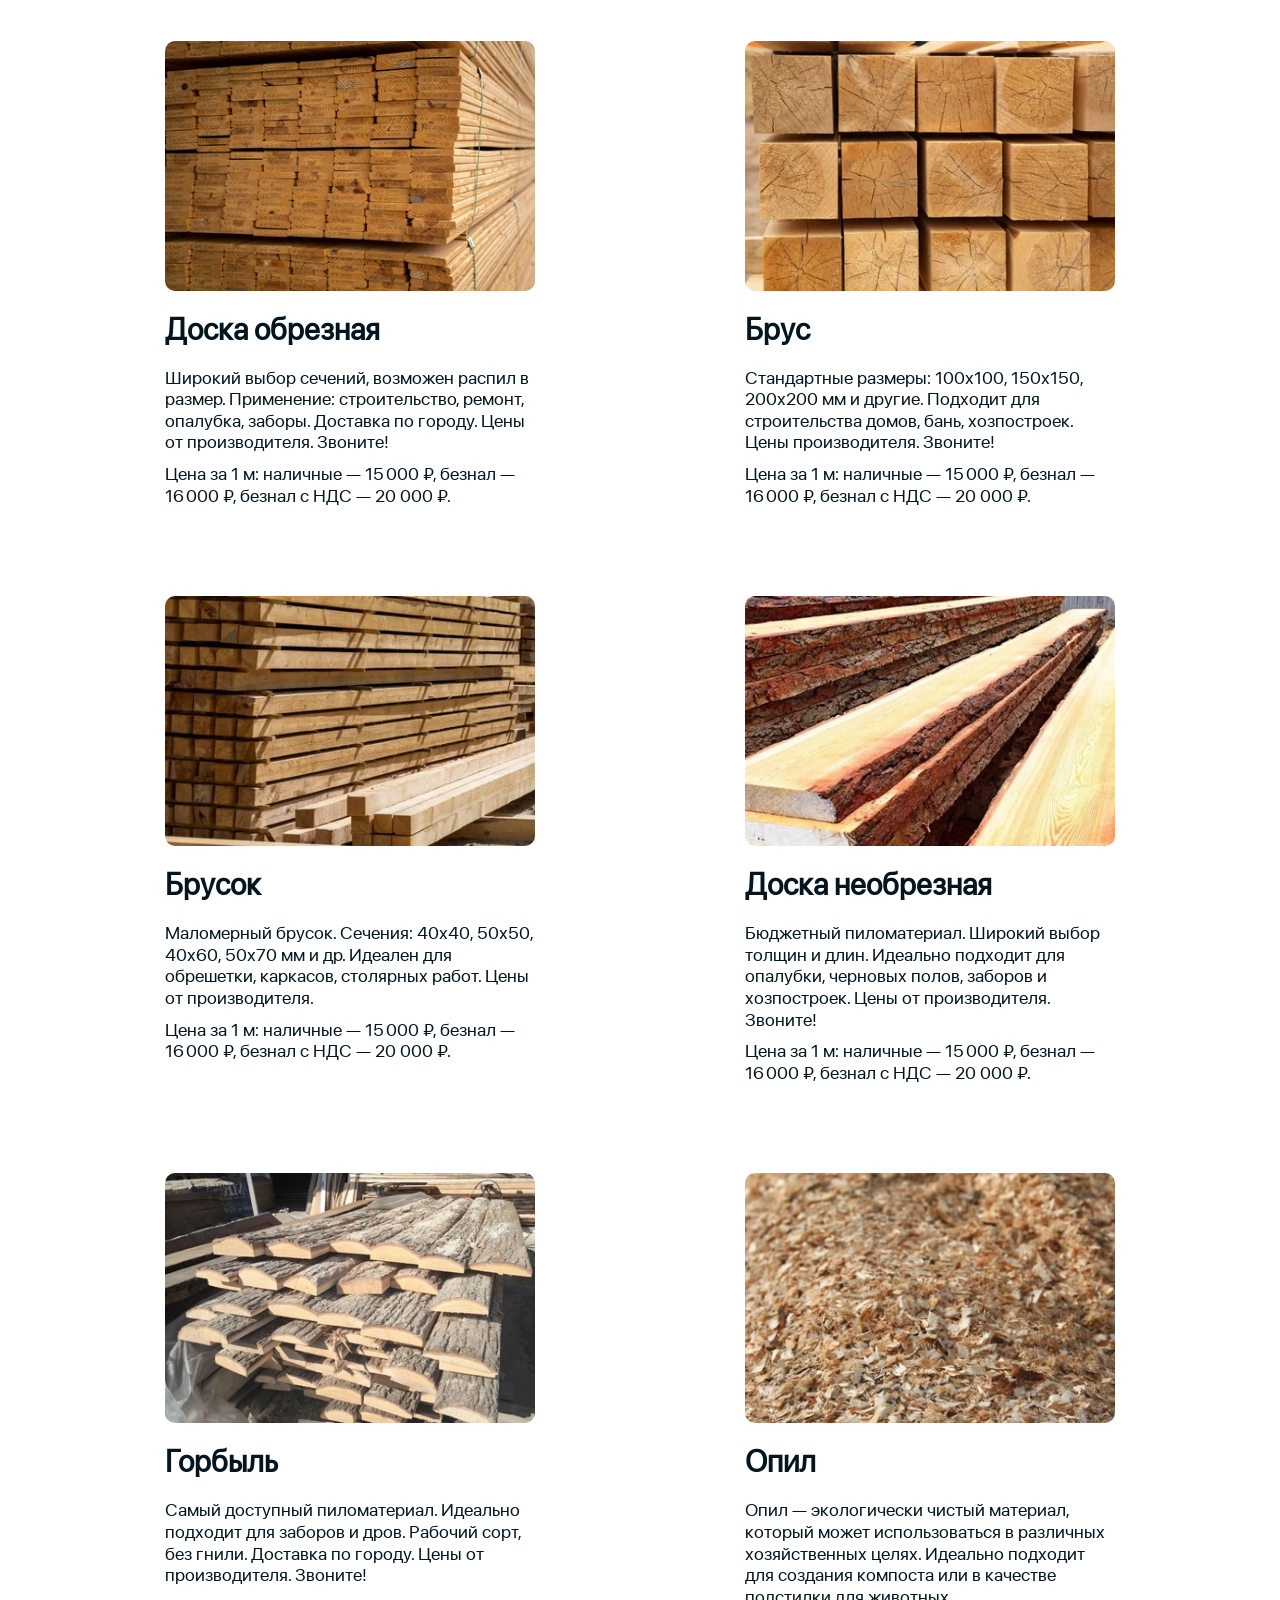
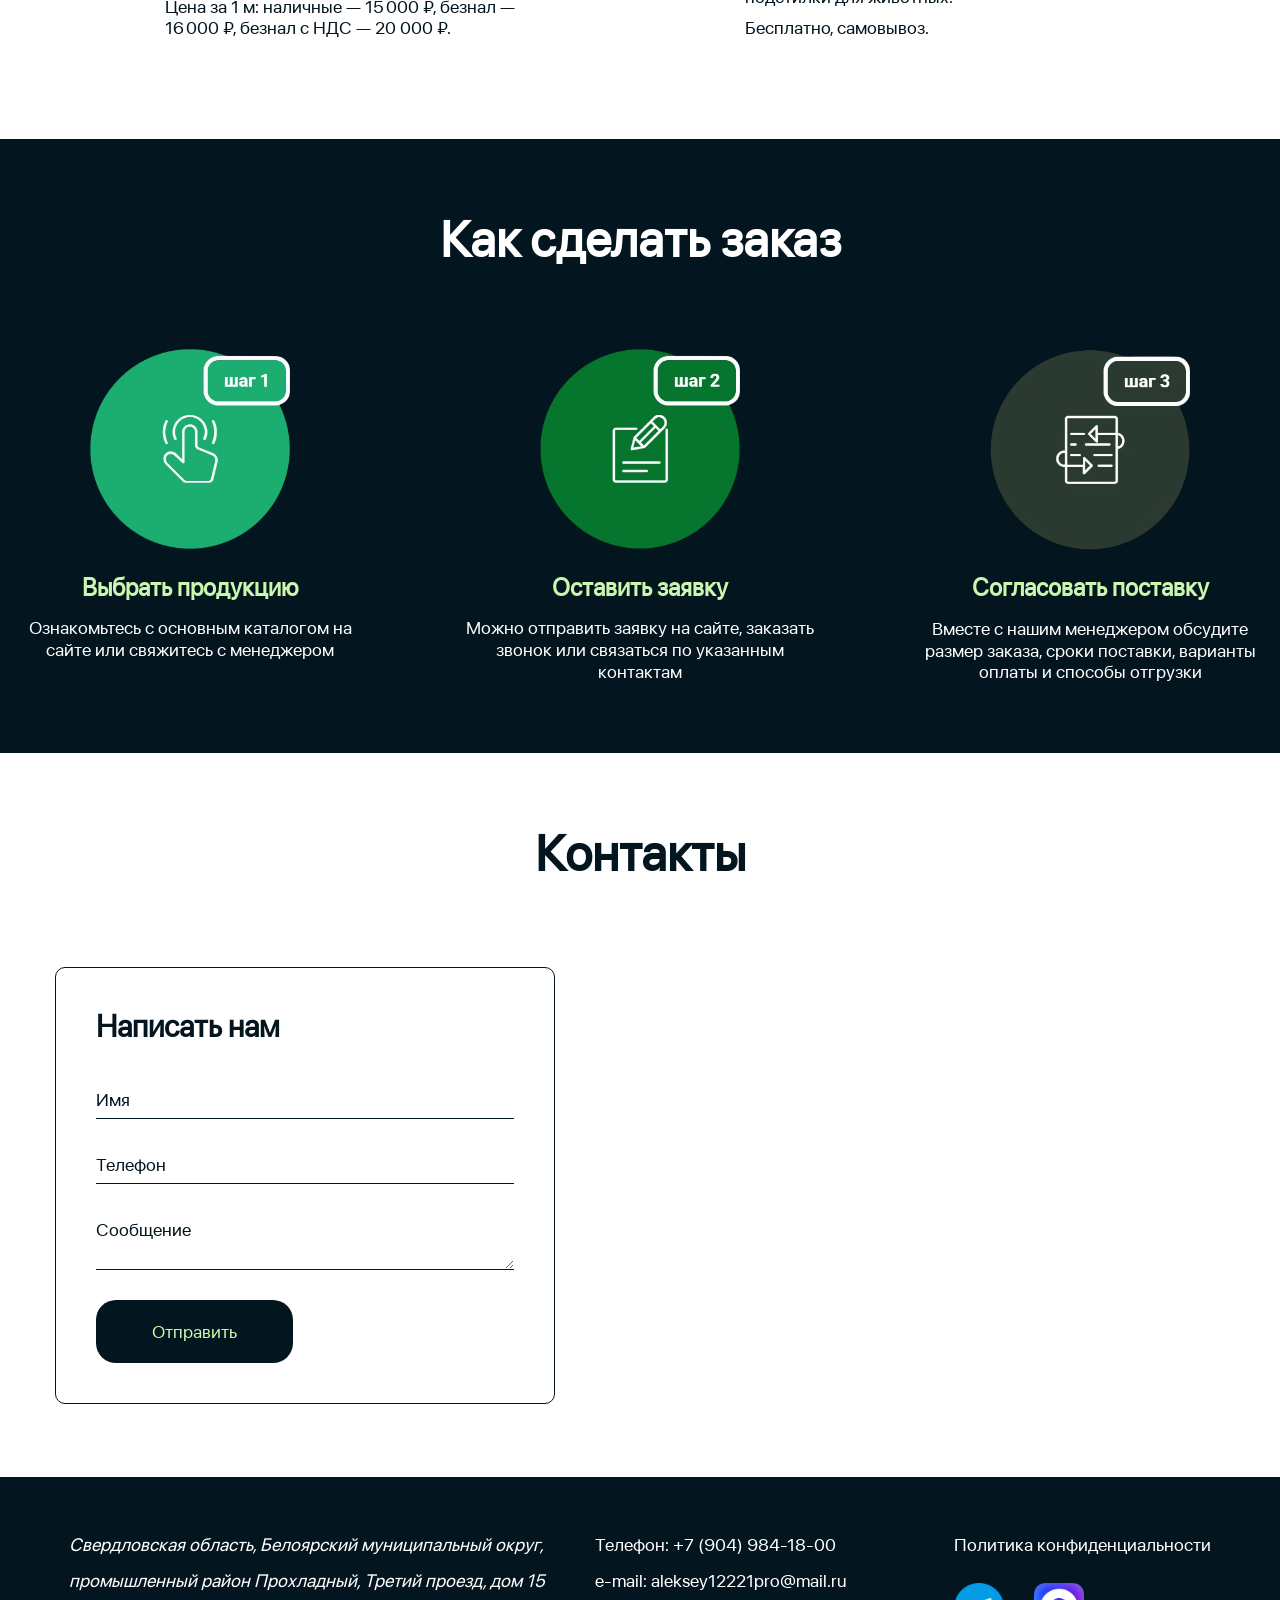
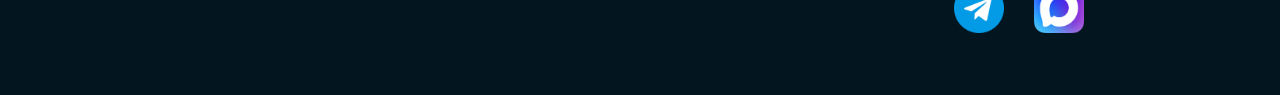
==== commit 1d3d2ab0: "com11 com11" ====
--- a/index.html
+++ b/index.html
@@ -168,7 +168,7 @@
         </div>
       </div>
     </section>
-    <!-- <section class="catalog section" id="catalog">
+    <section class="catalog section" id="catalog">
       <div class="container">
         <div class="catalog__wrapper">
           <h2 class="catalog__title title-2">Каталог</h2>
@@ -325,10 +325,10 @@
           </div>
         </div>
       </div>
-    </section> -->
+    </section>
   </main>
 
-  <!-- <footer class="footer">
+  <footer class="footer">
     <div class="container">
       <div class="footer__wrapper">
         <div class="footer__contacts">
@@ -355,7 +355,7 @@
 
       </div>
     </div>
-  </footer> -->
+  </footer>
 
   <script src="js/main.js"></script>
 </body>
--- a/css/style.css
+++ b/css/style.css
@@ -298,12 +298,14 @@
 }
 
 .catalog__box {
-    display: grid;
-    grid-template-columns: repeat(3, 1fr);
-    gap: 35px 30px;
+    display: flex;
+    justify-content: space-evenly;
+    flex-wrap: wrap;
+    gap: 30px;
 }
 
 .catalog__item {
+    flex-basis: 400px;
     padding: 30px;
     color: var(--accent);
 }
@@ -472,6 +474,7 @@
 }
 
 .footer__copy {
+    line-height: 2;
     display: flex;
     flex-direction: column;
     gap: 20px;
@@ -588,7 +591,23 @@
 
 
 
-
+@media (max-width: 1200px) {
+    .contacts__wrapper {
+        flex-direction: column;
+    }
+
+    .contacts__info {
+        width: 700px;
+    }
+
+    .contacts__map iframe {
+        max-width: 700px;
+    }
+
+    .footer__contacts {
+        flex-direction: column;
+    }
+}
 
 @media (max-width: 1000px) {
     .burger {
@@ -638,6 +657,55 @@
     }
 }
 
+@media (max-width: 940px) {
+    .catalog__item {
+        max-width: 300px;
+        padding: 0;
+    }
+
+    .catalog__item-img {
+        width: auto;
+        height: auto;
+    }
+
+    .catalog__item-title,
+    .order__item-title {
+        font-size: 26px;
+        margin-bottom: 14px;
+    }
+
+    .catalog__item p,
+    .order__item p {
+        font-size: 18px;
+    }
+
+    .catalog__item p+p {
+        margin-top: 6px;
+    }
+
+    .order__info {
+        flex-wrap: wrap;
+        justify-content: center;
+        gap: 30px;
+    }
+
+    .footer__wrapper {
+        flex-direction: column;
+        gap: 30px;
+        text-align: center;
+        align-items: center;
+    }
+
+    .footer__contacts,
+    .footer__copy {
+        gap: 30px;
+    }
+
+    .footer__socials {
+        justify-content: center;
+    }
+}
+
 @media (max-width: 768px) {
     .header__logo {
         max-width: 70px;
@@ -666,7 +734,8 @@
     }
 
     .title-2 {
-        font-size: 38px;
+        font-size: 40px;
+        margin-bottom: 50px;
     }
 
     .advantages__item span {
@@ -689,6 +758,39 @@
 
     .advantages__item-info {
         max-width: 350px;
+    }
+
+    .catalog__box {
+        flex-direction: column;
+        align-items: center;
+        text-align: center;
+    }
+
+    .catalog__item {
+        max-width: 470px;
+    }
+
+    .catalog__item-title,
+    .order__item-title,
+    .contacts__info-title {
+        font-size: 28px;
+    }
+
+    .catalog__item p,
+    .order__item p {
+        font-size: 16px;
+    }
+
+    .catalog__item p+p {
+        margin-top: 6px;
+    }
+
+    .contacts__info {
+        width: 580px;
+    }
+
+    .contacts__map iframe {
+        max-width: 580px;
     }
 }
 
@@ -713,7 +815,8 @@
         margin-bottom: 50px;
     }
 
-    .section {
+    .section,
+    .footer {
         padding: 30px 0;
     }
 
@@ -721,6 +824,29 @@
         order: -1;
     }
 
+    .contacts__info {
+        padding: 30px;
+        width: 480px;
+    }
+
+    .contacts__map iframe {
+        max-width: 480px;
+        max-height: 400px;
+    }
+
+    .footer__contacts-col {
+        font-size: 16px;
+    }
+
+    .footer__socials li a {
+        max-width: 40px;
+    }
+
+    .footer__contacts,
+    .footer__copy,
+    .footer__wrapper {
+        gap: 20px;
+    }
 }
 
 
@@ -735,6 +861,7 @@
 
     .header__soc a {
         max-width: 30px;
+        max-height: 30px;
     }
 
     .header__logo {
@@ -806,10 +933,54 @@
         font-size: 30px;
         margin-bottom: 40px;
     }
+
+    .catalog__item-title,
+    .order__item-title,
+    .contacts__info-title {
+        font-size: 24px;
+    }
+
+    .catalog__item p,
+    .order__item p {
+        font-size: 14px;
+    }
+
+    .catalog__item p+p {
+        margin-top: 6px;
+    }
+
+    .contacts__info {
+        width: 360px;
+    }
+
+    .contacts__map iframe {
+        max-width: 360px;
+        max-height: 300px;
+    }
+
+    .contacts__info-title {
+        margin-bottom: 20px;
+    }
+
+    .form {
+        font-size: 16px;
+    }
+}
+
+@media (max-width: 400px) {
+    .contacts__info {
+        width: 320px;
+    }
+
+    .contacts__map iframe {
+        max-width: 320px;
+        max-height: 300px;
+    }
 }
 
 @media (max-width: 380px) {
     .header__soc a {
         max-width: 25px;
+        max-height: 25px;
     }
 }
